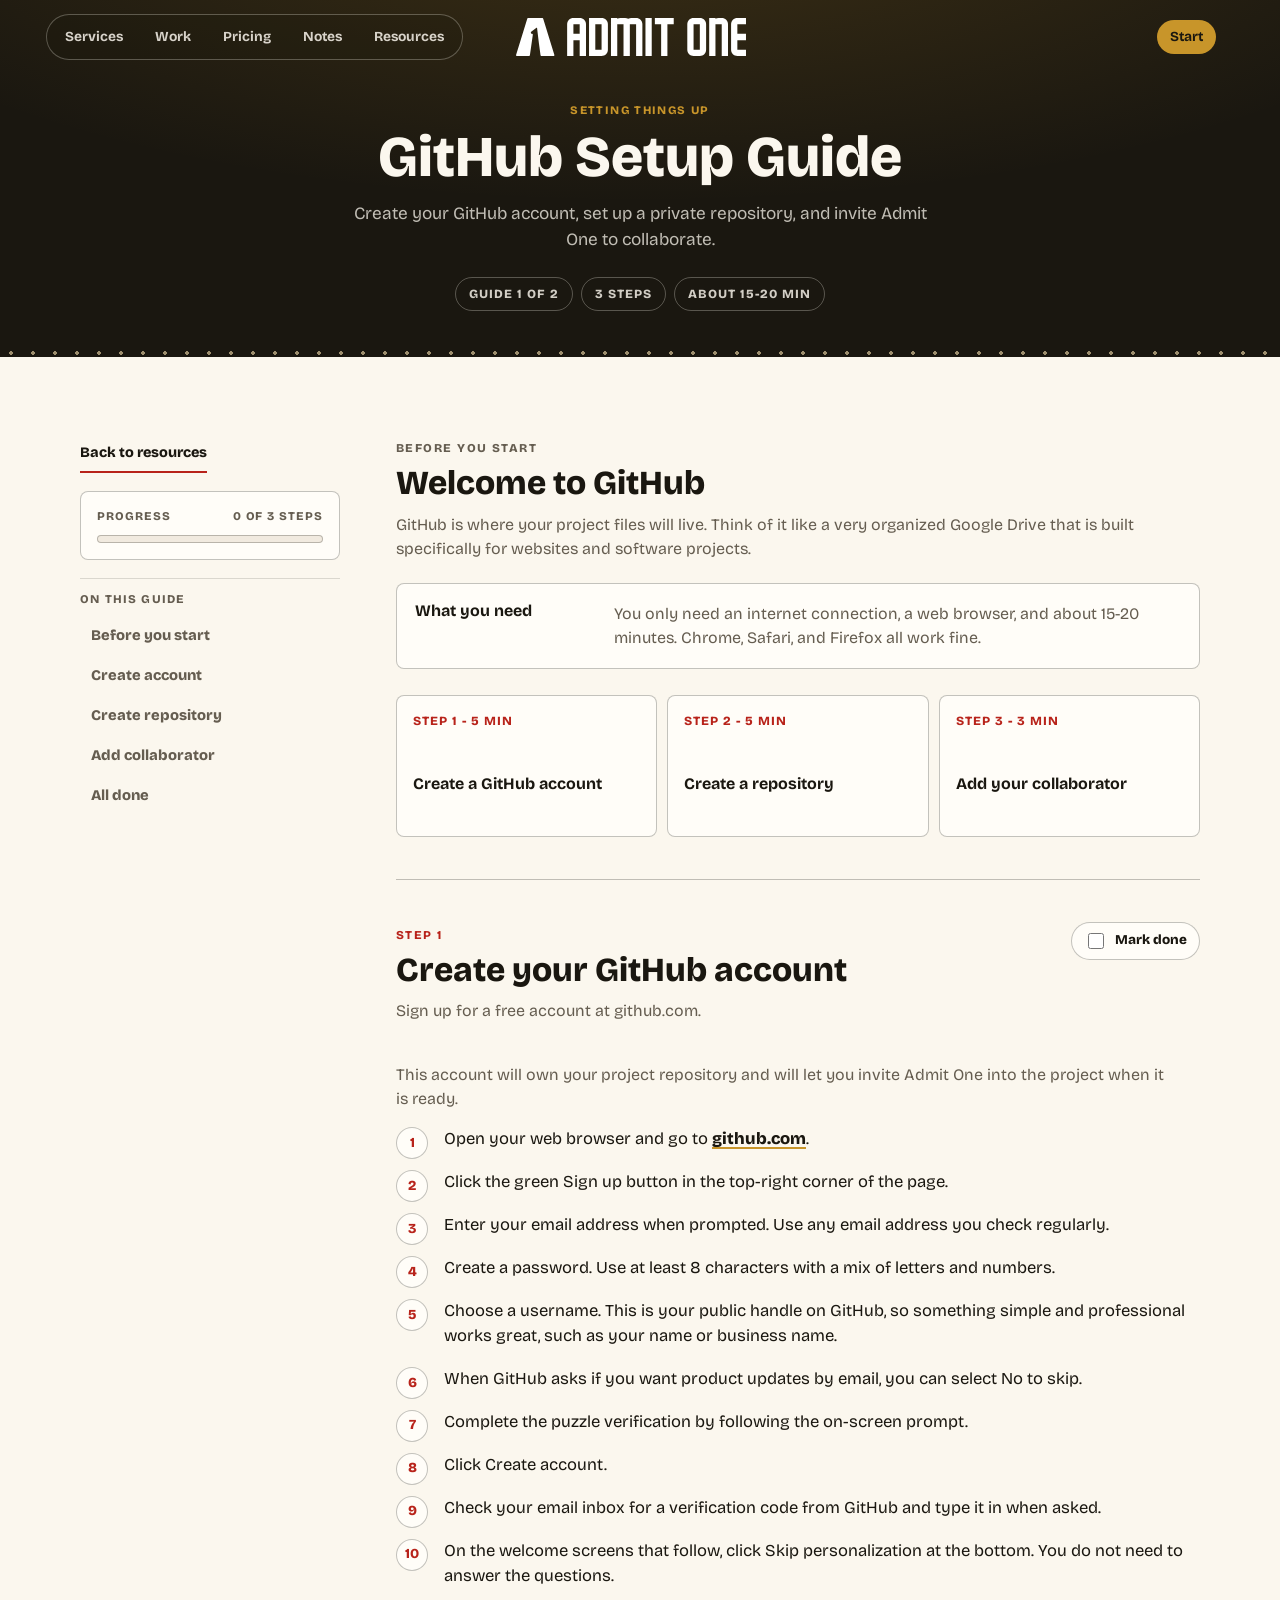
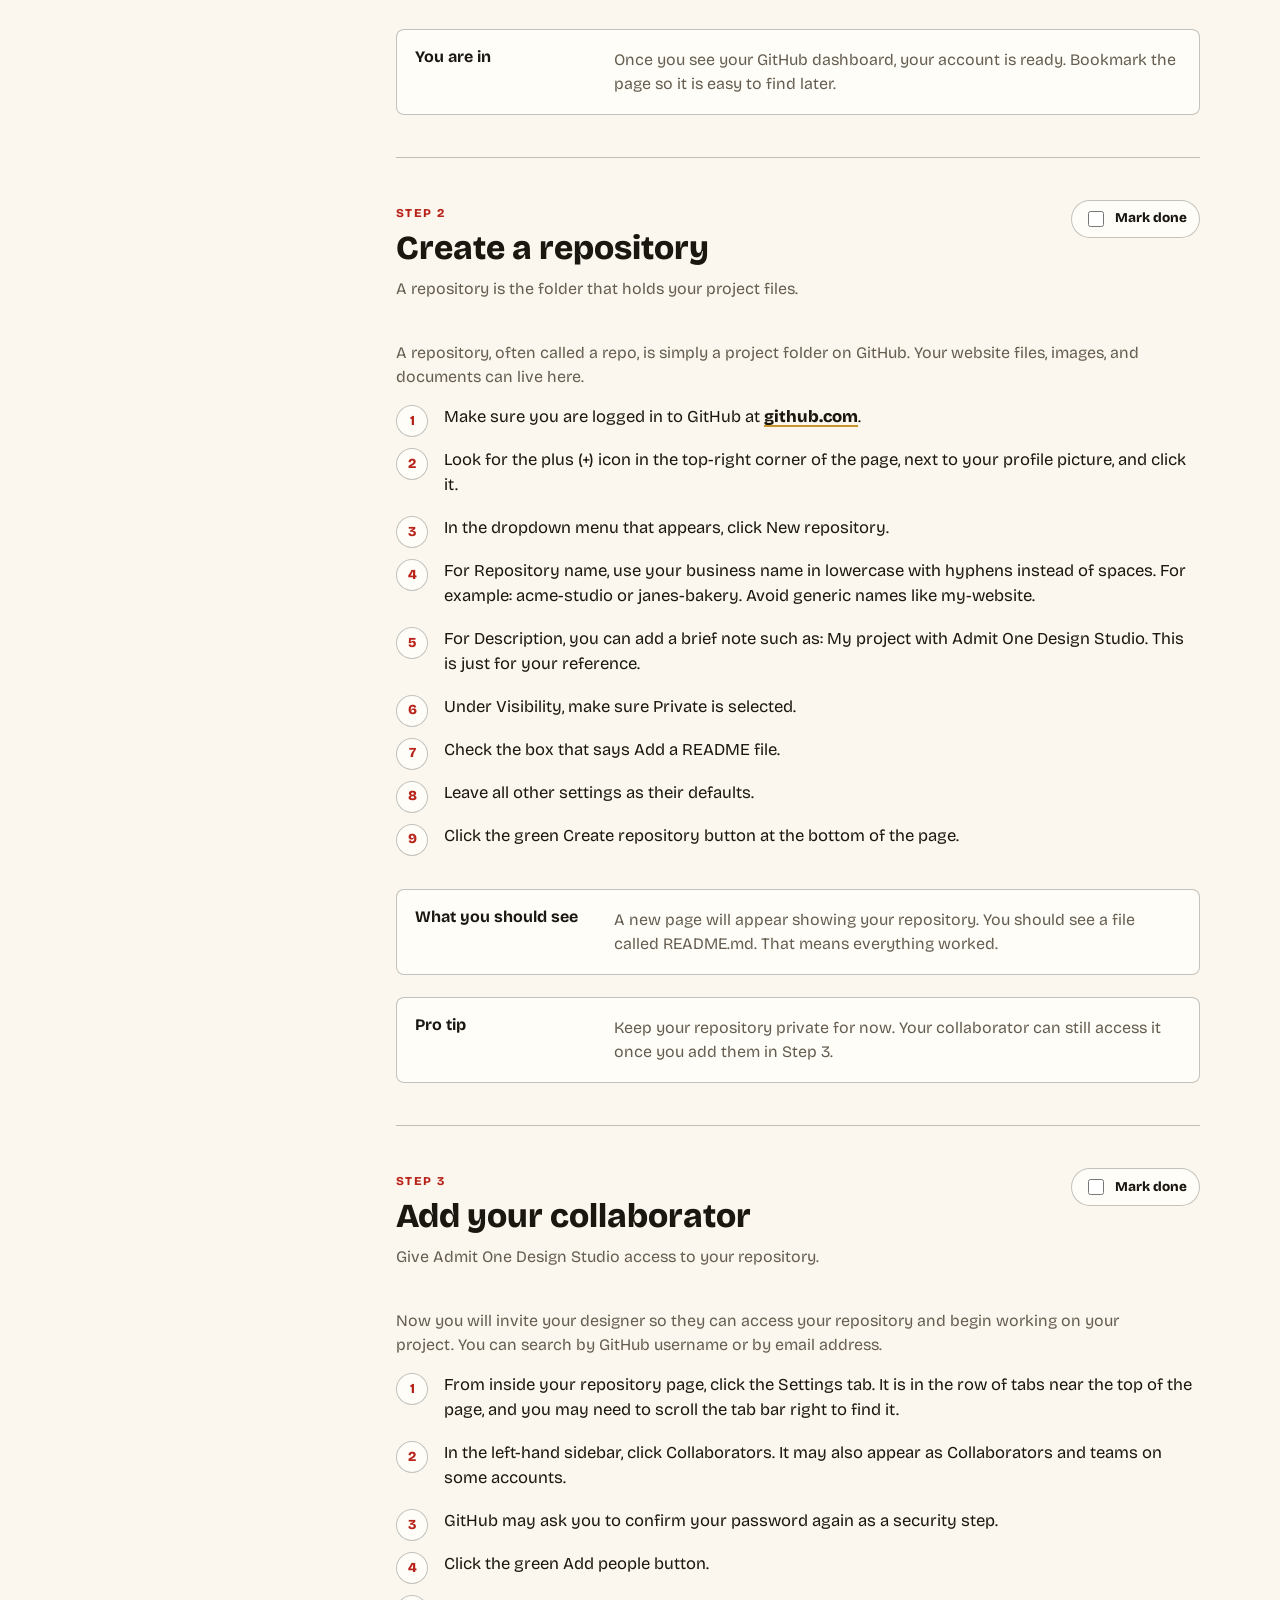
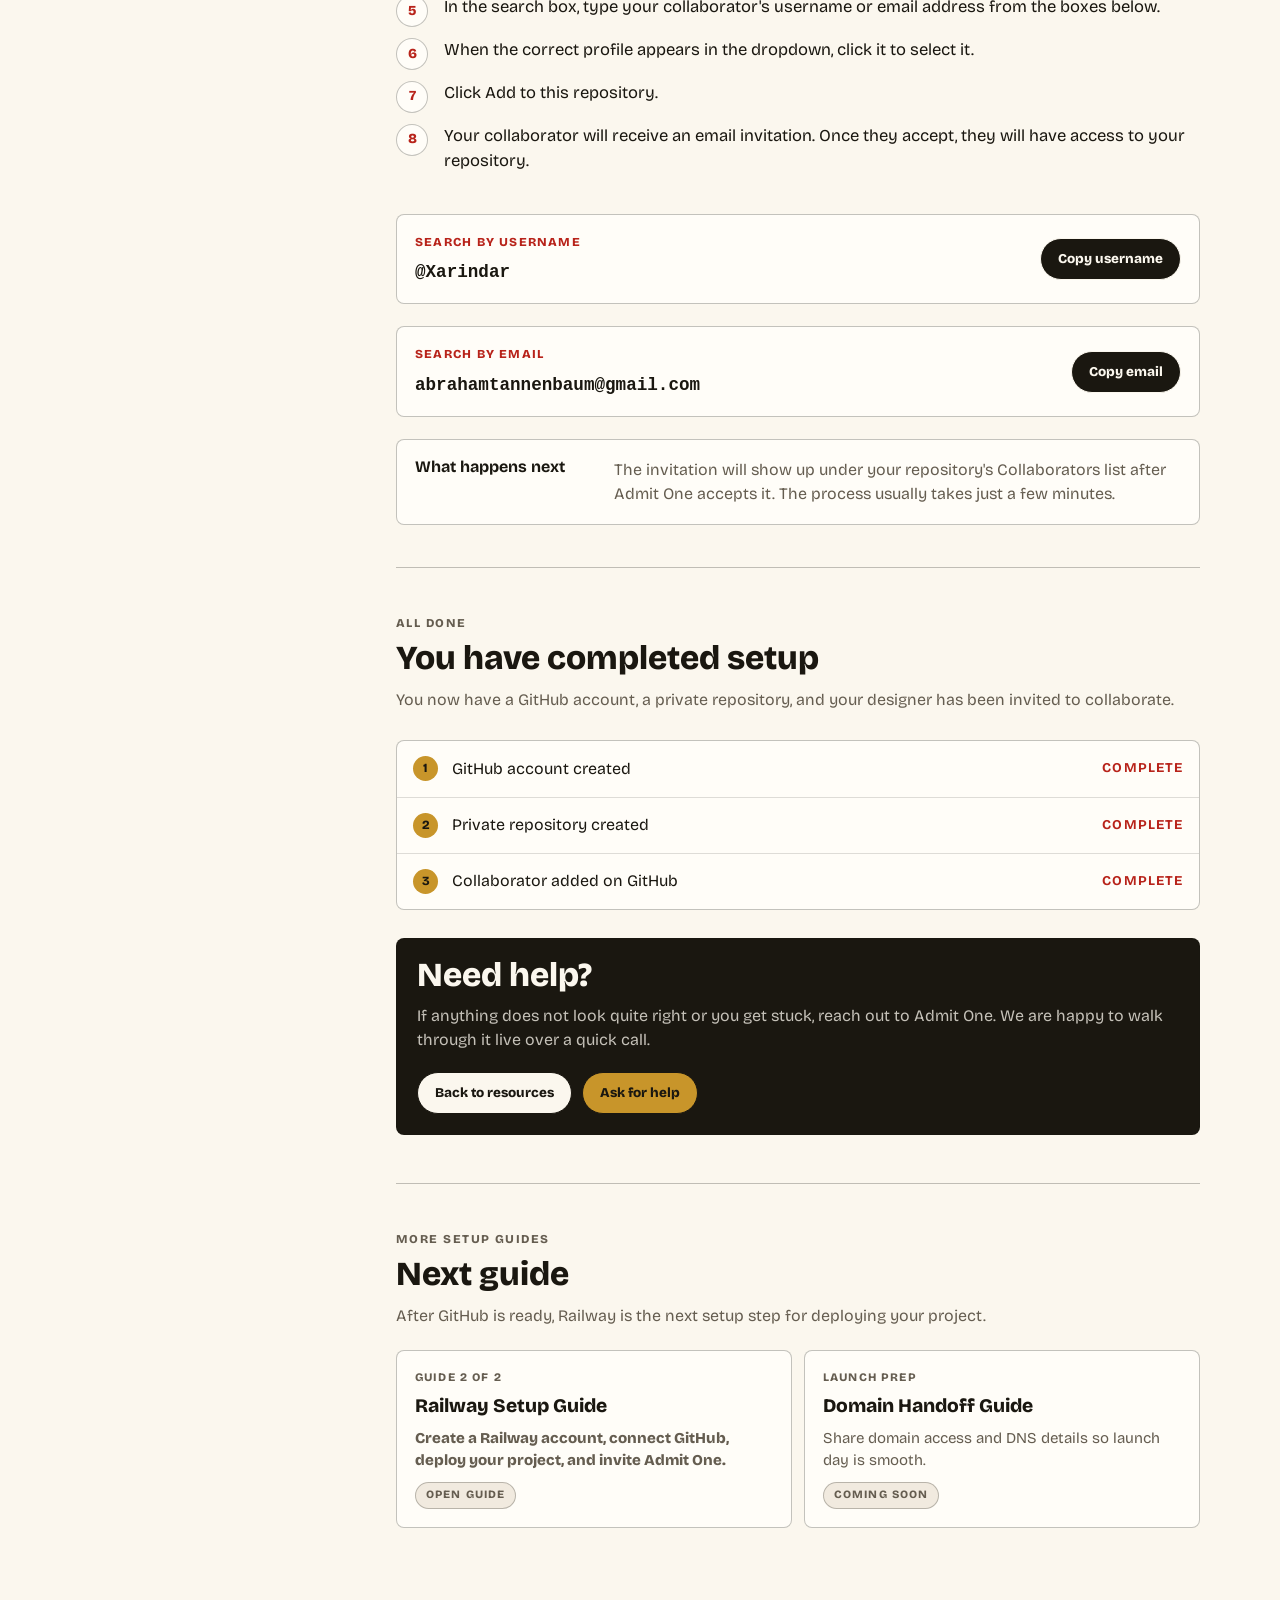
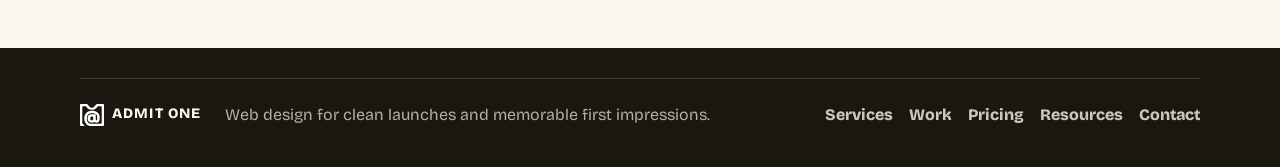
==== github-setup-guide.html @ 33d88b6a "added more guides" ====
<!doctype html>
<html lang="en">
  <head>
    <meta charset="utf-8" />
    <meta name="viewport" content="width=device-width, initial-scale=1" />
    <title>GitHub Setup Guide | Admit One</title>
    <meta
      name="description"
      content="A client-friendly setup guide for creating a GitHub account, starting a private repository, and inviting Admit One as a collaborator."
    />
    <link rel="icon" href="assets/logos/favicon.svg" type="image/svg+xml" />
    <link rel="preconnect" href="https://fonts.googleapis.com" />
    <link rel="preconnect" href="https://fonts.gstatic.com" crossorigin />
    <link
      href="https://fonts.googleapis.com/css2?family=Bricolage+Grotesque:opsz,wght@12..96,400..800&family=Fraunces:opsz,wght@9..144,500..800&display=swap"
      rel="stylesheet"
    />
    <link rel="stylesheet" href="css/tokens.css?v=marquee-bulbs" />
    <link rel="stylesheet" href="css/base.css" />
    <link rel="stylesheet" href="css/header.css" />
    <link rel="stylesheet" href="css/subpage.css" />
    <link rel="stylesheet" href="css/guide.css?v=marquee-lights" />
    <link rel="stylesheet" href="css/footer.css" />
  </head>
  <body>
    <a class="skip-link" href="#main">Skip to guide</a>

    <div class="subpage-hero guide-subpage-hero">
      <header class="site-header">
        <nav class="nav" aria-label="Primary navigation">
          <div class="nav-spacer" aria-hidden="true"></div>

          <a class="brand" href="index.html" aria-label="Admit One home">
            <span class="brand-full">
              <img src="assets/logos/logo-wordmark.svg" alt="" aria-hidden="true" />
            </span>
            <span class="brand-compact">
              <img src="assets/logos/logo-icon.svg" alt="" aria-hidden="true" />
            </span>
          </a>

          <button class="menu-toggle" type="button" aria-expanded="false" aria-controls="nav-links" aria-label="Menu">
            <span class="menu-mark" aria-hidden="true">
              <span class="menu-line"></span>
              <span class="menu-line"></span>
              <span class="menu-line"></span>
              <span class="menu-close-word">Close</span>
            </span>
          </button>

          <div class="nav-links" id="nav-links">
            <div class="nav-primary-links">
              <a href="index.html#services">Services</a>
              <a href="index.html#work">Work</a>
              <a href="index.html#pricing">Pricing</a>
              <a href="index.html#notes">Notes</a>
              <a href="resources.html">Resources</a>
            </div>
            <a class="nav-cta" href="index.html#contact">Start</a>
          </div>
        </nav>
      </header>

      <div class="section page-intro guide-intro">
        <p class="eyebrow">Setting things up</p>
        <h1>GitHub Setup Guide</h1>
        <p class="lead">
          Create your GitHub account, set up a private repository, and invite Admit One to collaborate.
        </p>
        <div class="guide-meta" aria-label="Guide details">
          <span>Guide 1 of 2</span>
          <span>3 steps</span>
          <span>About 15-20 min</span>
        </div>
      </div>
    </div>

    <main id="main">
      <section class="section guide-shell" data-guide-progress>
        <aside class="guide-sidebar" aria-label="Guide navigation">
          <a class="guide-back" href="resources.html">Back to resources</a>

          <div class="guide-progress">
            <div class="guide-progress-label">
              <span>Progress</span>
              <span data-progress-count>0 of 3 steps</span>
            </div>
            <div
              class="guide-progress-track"
              role="progressbar"
              aria-label="Guide progress"
              aria-valuemin="0"
              aria-valuemax="100"
              aria-valuenow="0"
              data-progress-bar
            >
              <span></span>
            </div>
          </div>

          <nav class="guide-toc" aria-label="On this guide">
            <p>On this guide</p>
            <a href="#before-you-start">Before you start</a>
            <a href="#create-account">Create account</a>
            <a href="#create-repository">Create repository</a>
            <a href="#add-collaborator">Add collaborator</a>
            <a href="#all-done">All done</a>
          </nav>
        </aside>

        <article class="guide-content">
          <section class="guide-section" id="before-you-start">
            <p class="guide-step-kicker">Before you start</p>
            <h2>Welcome to GitHub</h2>
            <p>
              GitHub is where your project files will live. Think of it like a very organized Google
              Drive that is built specifically for websites and software projects.
            </p>

            <div class="guide-callout">
              <strong>What you need</strong>
              <p>
                You only need an internet connection, a web browser, and about 15-20 minutes. Chrome,
                Safari, and Firefox all work fine.
              </p>
            </div>

            <ol class="guide-plan guide-plan-three" aria-label="Guide steps and estimated time">
              <li>
                <span>Step 1 - 5 min</span>
                <strong>Create a GitHub account</strong>
              </li>
              <li>
                <span>Step 2 - 5 min</span>
                <strong>Create a repository</strong>
              </li>
              <li>
                <span>Step 3 - 3 min</span>
                <strong>Add your collaborator</strong>
              </li>
            </ol>
          </section>

          <section class="guide-section" id="create-account">
            <div class="guide-step-header">
              <div>
                <span class="guide-step-kicker">Step 1</span>
                <h2>Create your GitHub account</h2>
                <p>Sign up for a free account at github.com.</p>
              </div>
              <label class="guide-step-check">
                <input type="checkbox" data-progress-step />
                <span>Mark done</span>
              </label>
            </div>

            <p>
              This account will own your project repository and will let you invite Admit One into the
              project when it is ready.
            </p>

            <ol class="guide-instructions">
              <li>Open your web browser and go to <a href="https://github.com">github.com</a>.</li>
              <li>Click the green Sign up button in the top-right corner of the page.</li>
              <li>Enter your email address when prompted. Use any email address you check regularly.</li>
              <li>Create a password. Use at least 8 characters with a mix of letters and numbers.</li>
              <li>
                Choose a username. This is your public handle on GitHub, so something simple and
                professional works great, such as your name or business name.
              </li>
              <li>When GitHub asks if you want product updates by email, you can select No to skip.</li>
              <li>Complete the puzzle verification by following the on-screen prompt.</li>
              <li>Click Create account.</li>
              <li>Check your email inbox for a verification code from GitHub and type it in when asked.</li>
              <li>
                On the welcome screens that follow, click Skip personalization at the bottom. You do not
                need to answer the questions.
              </li>
            </ol>

            <div class="guide-callout">
              <strong>You are in</strong>
              <p>
                Once you see your GitHub dashboard, your account is ready. Bookmark the page so it is
                easy to find later.
              </p>
            </div>
          </section>

          <section class="guide-section" id="create-repository">
            <div class="guide-step-header">
              <div>
                <span class="guide-step-kicker">Step 2</span>
                <h2>Create a repository</h2>
                <p>A repository is the folder that holds your project files.</p>
              </div>
              <label class="guide-step-check">
                <input type="checkbox" data-progress-step />
                <span>Mark done</span>
              </label>
            </div>

            <p>
              A repository, often called a repo, is simply a project folder on GitHub. Your website
              files, images, and documents can live here.
            </p>

            <ol class="guide-instructions">
              <li>Make sure you are logged in to GitHub at <a href="https://github.com">github.com</a>.</li>
              <li>
                Look for the plus (+) icon in the top-right corner of the page, next to your profile
                picture, and click it.
              </li>
              <li>In the dropdown menu that appears, click New repository.</li>
              <li>
                For Repository name, use your business name in lowercase with hyphens instead of spaces.
                For example: acme-studio or janes-bakery. Avoid generic names like my-website.
              </li>
              <li>
                For Description, you can add a brief note such as: My project with Admit One Design
                Studio. This is just for your reference.
              </li>
              <li>Under Visibility, make sure Private is selected.</li>
              <li>Check the box that says Add a README file.</li>
              <li>Leave all other settings as their defaults.</li>
              <li>Click the green Create repository button at the bottom of the page.</li>
            </ol>

            <div class="guide-callout">
              <strong>What you should see</strong>
              <p>
                A new page will appear showing your repository. You should see a file called README.md.
                That means everything worked.
              </p>
            </div>

            <div class="guide-callout">
              <strong>Pro tip</strong>
              <p>
                Keep your repository private for now. Your collaborator can still access it once you add
                them in Step 3.
              </p>
            </div>
          </section>

          <section class="guide-section" id="add-collaborator">
            <div class="guide-step-header">
              <div>
                <span class="guide-step-kicker">Step 3</span>
                <h2>Add your collaborator</h2>
                <p>Give Admit One Design Studio access to your repository.</p>
              </div>
              <label class="guide-step-check">
                <input type="checkbox" data-progress-step />
                <span>Mark done</span>
              </label>
            </div>

            <p>
              Now you will invite your designer so they can access your repository and begin working on
              your project. You can search by GitHub username or by email address.
            </p>

            <ol class="guide-instructions">
              <li>
                From inside your repository page, click the Settings tab. It is in the row of tabs near
                the top of the page, and you may need to scroll the tab bar right to find it.
              </li>
              <li>
                In the left-hand sidebar, click Collaborators. It may also appear as Collaborators and
                teams on some accounts.
              </li>
              <li>GitHub may ask you to confirm your password again as a security step.</li>
              <li>Click the green Add people button.</li>
              <li>In the search box, type your collaborator's username or email address from the boxes below.</li>
              <li>When the correct profile appears in the dropdown, click it to select it.</li>
              <li>Click Add to this repository.</li>
              <li>
                Your collaborator will receive an email invitation. Once they accept, they will have
                access to your repository.
              </li>
            </ol>

            <div class="copy-box">
              <div>
                <span>Search by username</span>
                <strong>@Xarindar</strong>
              </div>
              <button
                class="button button-dark"
                type="button"
                data-copy-value="@Xarindar"
                data-copy-message="Username copied"
              >
                Copy username
              </button>
            </div>

            <div class="copy-box">
              <div>
                <span>Search by email</span>
                <strong>abrahamtannenbaum@gmail.com</strong>
              </div>
              <button
                class="button button-dark"
                type="button"
                data-copy-value="abrahamtannenbaum@gmail.com"
                data-copy-message="Email copied"
              >
                Copy email
              </button>
            </div>

            <div class="guide-callout">
              <strong>What happens next</strong>
              <p>
                The invitation will show up under your repository's Collaborators list after Admit One
                accepts it. The process usually takes just a few minutes.
              </p>
            </div>
          </section>

          <section class="guide-section" id="all-done">
            <p class="guide-step-kicker">All done</p>
            <h2>You have completed setup</h2>
            <p>
              You now have a GitHub account, a private repository, and your designer has been invited to
              collaborate.
            </p>

            <ul class="guide-complete-list">
              <li><span>1</span>GitHub account created<strong>Complete</strong></li>
              <li><span>2</span>Private repository created<strong>Complete</strong></li>
              <li><span>3</span>Collaborator added on GitHub<strong>Complete</strong></li>
            </ul>

            <div class="guide-help">
              <h2>Need help?</h2>
              <p>
                If anything does not look quite right or you get stuck, reach out to Admit One. We are
                happy to walk through it live over a quick call.
              </p>
              <div class="guide-actions">
                <a class="button button-light" href="resources.html">Back to resources</a>
                <a class="button button-gold" href="index.html#contact">Ask for help</a>
              </div>
            </div>
          </section>

          <section class="guide-section guide-related" aria-labelledby="related-guides">
            <p class="guide-step-kicker">More setup guides</p>
            <h2 id="related-guides">Next guide</h2>
            <p>
              After GitHub is ready, Railway is the next setup step for deploying your project.
            </p>

            <div class="guide-related-grid">
              <a class="guide-related-card" href="railway-setup-guide.html">
                <p class="tag">Guide 2 of 2</p>
                <h3>Railway Setup Guide</h3>
                <p>Create a Railway account, connect GitHub, deploy your project, and invite Admit One.</p>
                <span class="soon-pill">Open guide</span>
              </a>

              <article class="guide-related-card">
                <p class="tag">Launch prep</p>
                <h3>Domain Handoff Guide</h3>
                <p>Share domain access and DNS details so launch day is smooth.</p>
                <span class="soon-pill">Coming soon</span>
              </article>
            </div>
          </section>
        </article>
      </section>
    </main>

    <footer class="footer">
      <div class="footer-inner">
        <a class="brand" href="index.html" aria-label="Admit One home">
          <span class="brand-mark">
            <img src="assets/logos/logo-footer.svg" alt="" aria-hidden="true" />
          </span>
          <span class="brand-name">Admit One</span>
        </a>
        <p>Web design for clean launches and memorable first impressions.</p>
        <nav aria-label="Footer navigation">
          <a href="index.html#services">Services</a>
          <a href="index.html#work">Work</a>
          <a href="index.html#pricing">Pricing</a>
          <a href="resources.html">Resources</a>
          <a href="index.html#contact">Contact</a>
        </nav>
      </div>
    </footer>

    <div class="guide-toast" role="status" aria-live="polite" data-guide-toast></div>

    <script src="js/main.js?v=menu-morph"></script>
    <script src="js/guide.js?v=marquee-lights"></script>
  </body>
</html>
---- css/tokens.css ----
/* Design tokens — colors, type, and shared primitives. */
:root {
  --black: #1a1710;
  --red: #b8231a;
  --gold: #c8952a;
  --warm: #fbf7ee;
  --paper: #fffdf8;
  --paper-2: #f1eadf;
  --muted: #655d50;
  --line: rgba(26, 23, 16, 0.14);
  --line-strong: rgba(26, 23, 16, 0.26);
  --shadow: 0 18px 44px rgba(26, 23, 16, 0.14);
  --radius: 8px;
  --marquee-bulb-lit: #ffe7b4;
  --marquee-bulb-hot: #fff8dc;
  --marquee-bulb-lit-soft: rgba(255, 231, 180, 0.82);
  --marquee-bulb-clear: rgba(255, 231, 180, 0);
  --marquee-bulb-glow: rgba(255, 213, 138, 0.7);
  --marquee-bulb-glow-soft: rgba(255, 213, 138, 0.5);
  --marquee-bulb-off-highlight: rgba(251, 247, 238, 0.42);
  --marquee-bulb-off-core: rgba(251, 247, 238, 0.2);
  --marquee-bulb-off-ring: rgba(251, 247, 238, 0.08);
  --marquee-bulb-off: radial-gradient(
      circle at 38% 34%,
      var(--marquee-bulb-off-highlight) 0 2px,
      transparent 2.4px
    ),
    radial-gradient(
      circle,
      var(--marquee-bulb-off-core) 0 4px,
      var(--marquee-bulb-off-ring) 4.4px 6px,
      transparent 6.5px
    );
  --marquee-bulb-on: radial-gradient(
      circle at 38% 34%,
      var(--marquee-bulb-hot) 0 2.2px,
      transparent 2.7px
    ),
    radial-gradient(
      circle,
      var(--marquee-bulb-lit) 0 5px,
      var(--marquee-bulb-lit-soft) 5.4px 6.4px,
      transparent 7px
    );
  --marquee-bulb-off-shadow:
    inset 0 0 0 1px var(--marquee-bulb-off-core),
    0 0 0 1px rgba(26, 23, 16, 0.55);
  --marquee-bulb-on-shadow:
    inset 0 0 0 1px rgba(255, 255, 255, 0.3),
    0 0 5px var(--marquee-bulb-glow),
    0 0 14px rgba(200, 149, 42, 0.62);
  --sans: "Bricolage Grotesque", "Trebuchet MS", Arial, sans-serif;
  --serif: "Fraunces", Georgia, serif;
}
---- css/base.css ----
/* Reset, base elements, typography defaults, layout containers, buttons. */

* {
  box-sizing: border-box;
}

html {
  scroll-behavior: smooth;
  overflow-x: clip;
}

body {
  margin: 0;
  background: var(--warm);
  color: var(--black);
  font-family: var(--sans);
  font-size: 16px;
  line-height: 1.5;
  letter-spacing: 0;
  overflow-x: clip;
}

body.menu-open {
  overflow: hidden;
}

img {
  display: block;
  width: 100%;
  height: auto;
}

a {
  color: inherit;
  text-decoration: none;
}

button,
input,
textarea {
  font: inherit;
  letter-spacing: 0;
}

button {
  border: 0;
}

/* Accessibility */
.skip-link {
  position: fixed;
  left: 16px;
  top: 16px;
  z-index: 100;
  transform: translateY(-160%);
  background: var(--black);
  color: var(--warm);
  padding: 10px 14px;
  border-radius: 999px;
}

.skip-link:focus {
  transform: translateY(0);
}

.sr-only {
  position: absolute;
  width: 1px;
  height: 1px;
  overflow: hidden;
  clip: rect(0, 0, 0, 0);
  white-space: nowrap;
}

/* Layout containers */
.section,
.footer-inner {
  width: min(1120px, calc(100% - 32px));
  margin-inline: auto;
}

.section {
  padding: 78px 0;
}

/* Typography */
.eyebrow {
  margin: 0 0 12px;
  color: var(--gold);
  font-size: 0.72rem;
  font-weight: 800;
  line-height: 1.2;
  text-transform: uppercase;
  letter-spacing: 0.12em;
}

.eyebrow.centered {
  text-align: center;
}

h1,
h2,
h3,
p {
  margin-top: 0;
}

h1 {
  margin: 0 auto 16px;
  max-width: 760px;
  font-size: 4.75rem;
  font-weight: 800;
  line-height: 0.9;
}

h2 {
  max-width: 720px;
  margin: 0 auto 14px;
  font-size: 3rem;
  font-weight: 800;
  line-height: 0.98;
  text-align: center;
}

h3 {
  margin-bottom: 10px;
  font-size: 1.25rem;
  font-weight: 800;
  line-height: 1.08;
}

.small-link {
  min-height: 38px;
  display: inline-flex;
  align-items: center;
  border-bottom: 2px solid var(--red);
  color: var(--black);
  font-size: 0.9rem;
  font-weight: 800;
}

/* Buttons */
.hero-actions {
  display: flex;
  flex-wrap: wrap;
  justify-content: center;
  gap: 10px;
}

.button {
  min-height: 42px;
  display: inline-flex;
  align-items: center;
  justify-content: center;
  border-radius: 999px;
  padding: 0 17px;
  border: 1px solid currentColor;
  font-size: 0.84rem;
  font-weight: 800;
  cursor: pointer;
  transition: transform 150ms ease, background-color 150ms ease, color 150ms ease;
}

.button:hover,
.button:focus-visible {
  transform: translateY(-2px);
  outline: 0;
}

.button-light {
  background: var(--warm);
  color: var(--black);
}

.button-light:hover,
.button-light:focus-visible {
  background: var(--gold);
}

.button-dark {
  background: var(--black);
  color: var(--warm);
}

.button-dark:hover,
.button-dark:focus-visible {
  background: var(--gold);
  color: var(--black);
}

.button-gold {
  background: var(--gold);
  color: var(--black);
}

@media (max-width: 980px) {
  h1 {
    font-size: 3.8rem;
  }

  h2 {
    font-size: 2.5rem;
  }
}

@media (max-width: 760px) {
  .section,
  .footer-inner {
    width: min(100% - 24px, 1120px);
  }

  h1 {
    font-size: 3.1rem;
  }

  h2 {
    font-size: 2.15rem;
  }

  .hero-actions {
    width: 100%;
  }

  .hero-actions .button {
    min-width: 126px;
  }

  .section {
    padding: 56px 0;
  }
}

@media (max-width: 520px) {
  .section,
  .footer-inner {
    width: min(100% - 16px, 1120px);
  }

  .hero-actions {
    gap: 8px;
  }

  .hero-actions .button {
    min-width: 116px;
    min-height: 38px;
    padding-inline: 13px;
    font-size: 0.78rem;
  }
}

@media (max-width: 430px) {
  h1 {
    font-size: 2.65rem;
  }

  h2 {
    font-size: 1.9rem;
  }
}
---- css/header.css ----
/* Site header: sticky nav, animated brand lockup, mobile menu. */

.site-header {
  position: relative;
  z-index: 10;
  transition:
    transform 180ms ease,
    background-color 180ms ease,
    box-shadow 180ms ease,
    border-color 180ms ease;
}

.site-header.is-scrolled {
  position: fixed;
  top: 0;
  left: 0;
  right: 0;
  z-index: 40;
}

.site-header.is-scrolled .nav {
  --ticket-corner: 10px;
  min-height: 62px;
  margin-top: 8px;
  margin-bottom: 8px;
  padding: 0 18px;
  border: 0;
  background: transparent;
  filter: drop-shadow(0 16px 32px rgba(7, 8, 9, 0.24));
  isolation: isolate;
}

.nav {
  min-height: 74px;
  display: grid;
  grid-template-columns: minmax(0, 1fr) auto minmax(0, 1fr);
  align-items: center;
  gap: 18px;
  width: calc(100% - 92px);
  margin-inline: auto;
  position: relative;
  transition:
    min-height 180ms ease,
    margin 180ms ease,
    padding 180ms ease,
    background-color 180ms ease,
    box-shadow 180ms ease,
    border-color 180ms ease;
}

.site-header.is-scrolled .nav::before,
.site-header.is-scrolled .nav::after {
  content: "";
  position: absolute;
  z-index: -1;
  pointer-events: none;
  -webkit-mask:
    radial-gradient(circle at 0 0, transparent 0 var(--ticket-corner), #000 calc(var(--ticket-corner) + 1px)) 0 0 / 51% 51% no-repeat,
    radial-gradient(circle at 100% 0, transparent 0 var(--ticket-corner), #000 calc(var(--ticket-corner) + 1px)) 100% 0 / 51% 51% no-repeat,
    radial-gradient(circle at 0 100%, transparent 0 var(--ticket-corner), #000 calc(var(--ticket-corner) + 1px)) 0 100% / 51% 51% no-repeat,
    radial-gradient(circle at 100% 100%, transparent 0 var(--ticket-corner), #000 calc(var(--ticket-corner) + 1px)) 100% 100% / 51% 51% no-repeat;
  mask:
    radial-gradient(circle at 0 0, transparent 0 var(--ticket-corner), #000 calc(var(--ticket-corner) + 1px)) 0 0 / 51% 51% no-repeat,
    radial-gradient(circle at 100% 0, transparent 0 var(--ticket-corner), #000 calc(var(--ticket-corner) + 1px)) 100% 0 / 51% 51% no-repeat,
    radial-gradient(circle at 0 100%, transparent 0 var(--ticket-corner), #000 calc(var(--ticket-corner) + 1px)) 0 100% / 51% 51% no-repeat,
    radial-gradient(circle at 100% 100%, transparent 0 var(--ticket-corner), #000 calc(var(--ticket-corner) + 1px)) 100% 100% / 51% 51% no-repeat;
}

.site-header.is-scrolled .nav::before {
  inset: 0;
  background:
    linear-gradient(135deg, rgba(251, 247, 238, 0.38), rgba(200, 149, 42, 0.28) 42%, rgba(251, 247, 238, 0.18));
}

.site-header.is-scrolled .nav::after {
  inset: 2px;
  background:
    linear-gradient(135deg, rgba(255, 255, 255, 0.19), rgba(255, 255, 255, 0) 40%),
    linear-gradient(180deg, rgba(184, 35, 26, 0.82), rgba(121, 22, 16, 0.78));
  box-shadow:
    inset 0 1px 0 rgba(251, 247, 238, 0.24),
    inset 0 -1px 0 rgba(26, 23, 16, 0.2);
  backdrop-filter: blur(16px) saturate(128%);
  -webkit-backdrop-filter: blur(16px) saturate(128%);
}

.site-header .brand {
  --brand-full-width: min(230px, 42vw);
  --brand-full-height: 38px;
  --brand-compact-width: 48px;
  --brand-compact-height: 34px;
  display: inline-grid;
  align-items: center;
  justify-items: center;
  grid-column: 2;
  justify-self: center;
  position: relative;
  width: var(--brand-full-width);
  height: var(--brand-full-height);
  transition:
    width 180ms ease,
    height 180ms ease;
}

.site-header .nav-spacer {
  min-width: 0;
}

.site-header .brand-full,
.site-header .brand-compact {
  position: absolute;
  inset: 0;
  display: grid;
  place-items: center;
  transition:
    opacity 180ms ease,
    transform 180ms ease;
}

.site-header .brand-full img,
.site-header .brand-compact img {
  display: block;
  object-fit: contain;
  object-position: center;
  filter: brightness(0) invert(1);
}

.site-header .brand-full img {
  width: 100%;
  height: 100%;
}

.site-header .brand-compact img {
  width: auto;
  max-width: 100%;
  height: var(--brand-compact-height);
  max-height: 100%;
}

.site-header .brand-compact {
  opacity: 0;
  transform: scale(0.86);
  pointer-events: none;
}

.site-header.is-scrolled .brand {
  width: var(--brand-compact-width);
  height: var(--brand-compact-height);
}

.site-header.is-scrolled .brand-full {
  opacity: 0;
  transform: scale(0.92);
  pointer-events: none;
}

.site-header.is-scrolled .brand-compact {
  opacity: 1;
  transform: scale(1);
}

.nav-links {
  grid-column: 3;
  display: flex;
  align-items: center;
  justify-content: center;
  justify-self: end;
  gap: 6px;
  padding: 5px;
  border: 1px solid rgba(251, 247, 238, 0.28);
  border-radius: 999px;
  background: rgba(26, 23, 16, 0.18);
}

.nav-links a,
.nav-primary-links a {
  min-height: 34px;
  display: inline-flex;
  align-items: center;
  justify-content: center;
  border-radius: 999px;
  padding: 0 13px;
  color: rgba(251, 247, 238, 0.84);
  font-size: 0.86rem;
  font-weight: 700;
}

.nav-links a:hover,
.nav-links a:focus-visible,
.nav-primary-links a:hover,
.nav-primary-links a:focus-visible {
  color: var(--black);
  background: var(--warm);
  outline: 0;
}

.nav-links .nav-cta {
  color: var(--black);
  background: var(--gold);
}

@media (min-width: 761px) {
  .nav-links {
    grid-column: 1 / -1;
    justify-self: stretch;
    display: grid;
    grid-template-columns: minmax(0, 1fr) auto minmax(0, 1fr);
    gap: 18px;
    padding: 0;
    border: 0;
    border-radius: 0;
    background: transparent;
    pointer-events: none;
  }

  .nav-primary-links,
  .nav-links .nav-cta {
    pointer-events: auto;
  }

  .nav-primary-links {
    grid-column: 1;
    justify-self: start;
    display: flex;
    align-items: center;
    gap: 6px;
    padding: 5px;
    border: 1px solid rgba(251, 247, 238, 0.28);
    border-radius: 999px;
    background: rgba(26, 23, 16, 0.18);
  }

  .nav-links .nav-cta {
    grid-column: 3;
    justify-self: end;
  }
}

@media (min-width: 960px) {
  .site-header .brand,
  .site-header .nav-spacer,
  .nav-links {
    grid-row: 1;
  }

  /* Brand and links now share a row, so reserve the brand's width in the
     overlay grid: that pins the left link group to the same column the spacer
     occupies and keeps it from sliding under the centered brand. The pill wraps
     within its own column rather than overlapping if the links ever run long. */
  .nav-links {
    grid-template-columns: minmax(0, 1fr) min(230px, 42vw) minmax(0, 1fr);
  }

  .nav-primary-links {
    flex-wrap: wrap;
    min-width: 0;
  }
}

.menu-toggle {
  display: none;
  width: 42px;
  height: 42px;
  place-items: center;
  gap: 4px;
  background: var(--warm);
  border-radius: 50%;
  cursor: pointer;
}

.menu-mark {
  position: relative;
  display: grid;
  place-items: center;
  width: 100%;
  height: 100%;
}

.menu-line {
  position: absolute;
  width: 18px;
  height: 2px;
  background: var(--black);
  border-radius: 999px;
}

.menu-line:nth-child(1) {
  transform: translateY(-6px);
}

.menu-line:nth-child(3) {
  transform: translateY(6px);
}

.menu-close-word {
  position: absolute;
  color: rgba(251, 247, 238, 0.92);
  font-size: 0.68rem;
  font-weight: 800;
  letter-spacing: 0.04em;
  line-height: 1;
  opacity: 0;
  transform: translateY(4px) scale(0.88);
  transition:
    opacity 180ms ease,
    transform 180ms ease;
}

@media (max-width: 760px) {
  .nav {
    grid-template-columns: auto minmax(0, 1fr) auto;
    gap: 12px;
    width: calc(100% - 32px);
  }

  .menu-toggle {
    display: inline-grid;
    grid-column: 1;
    grid-row: 1;
    justify-self: start;
    width: 38px;
    height: 38px;
    gap: 5px;
    border: 0;
    border-radius: 0;
    background: transparent;
    box-shadow: none;
  }

  .menu-toggle:hover,
  .menu-toggle:focus-visible {
    background: transparent;
    outline: 0;
  }

  .menu-mark {
    width: 34px;
    height: 26px;
  }

  .menu-line {
    width: 22px;
    height: 1.5px;
    background: rgba(251, 247, 238, 0.9);
    transition:
      transform 180ms ease,
      opacity 180ms ease,
      width 180ms ease;
  }

  .menu-line:nth-child(1) {
    transform: translateY(-4.5px);
  }

  .menu-line:nth-child(3) {
    transform: translateY(4.5px);
  }

  .menu-toggle[aria-expanded="true"] .menu-line:nth-child(1) {
    width: 8px;
    opacity: 0;
    transform: translate(-12px, 0) scaleX(0.15);
  }

  .menu-toggle[aria-expanded="true"] .menu-line:nth-child(2) {
    opacity: 0;
    transform: scaleX(0.15);
  }

  .menu-toggle[aria-expanded="true"] .menu-line:nth-child(3) {
    width: 8px;
    opacity: 0;
    transform: translate(12px, 0) scaleX(0.15);
  }

  .menu-toggle[aria-expanded="true"] .menu-close-word {
    opacity: 1;
    transform: translateY(0) scale(1);
  }

  .site-header .nav-spacer {
    display: none;
  }

  .site-header .brand {
    --brand-full-width: min(218px, calc(100vw - 132px));
    --brand-full-height: 36px;
    grid-column: 2;
    grid-row: 1;
  }

  .nav-links {
    position: static;
    grid-column: 3;
    grid-row: 1;
    justify-self: end;
    display: block;
    padding: 0;
    border: 0;
    border-radius: 0;
    background: transparent;
    box-shadow: none;
  }

  .nav-primary-links {
    position: absolute;
    top: calc(100% + 9px);
    left: 0;
    z-index: 5;
    display: grid;
    width: min(238px, calc(100vw - 32px));
    gap: 3px;
    padding: 8px;
    border: 1px solid rgba(251, 247, 238, 0.18);
    border-radius: 16px;
    background: rgba(17, 15, 11, 0.72);
    box-shadow: 0 18px 34px rgba(7, 8, 9, 0.28);
    opacity: 0;
    transform: translateY(-4px);
    visibility: hidden;
    pointer-events: none;
    backdrop-filter: blur(14px) saturate(124%);
    -webkit-backdrop-filter: blur(14px) saturate(124%);
    transition:
      opacity 160ms ease,
      transform 160ms ease,
      visibility 160ms ease;
  }

  .nav-links.is-open .nav-primary-links {
    opacity: 1;
    transform: translateY(0);
    visibility: visible;
    pointer-events: auto;
  }

  .nav-primary-links a {
    min-height: 40px;
    justify-content: flex-start;
    padding-inline: 12px;
    color: rgba(251, 247, 238, 0.86);
    border-radius: 10px;
  }

  .nav-primary-links a:hover,
  .nav-primary-links a:focus-visible {
    color: var(--black);
    background: var(--warm);
  }

  .nav-links .nav-cta {
    min-height: 38px;
    padding-inline: 16px;
    border-radius: 999px;
    box-shadow: 0 8px 18px rgba(7, 8, 9, 0.18);
  }
}

@media (max-width: 430px) {
  .nav {
    gap: 8px;
    width: calc(100% - 20px);
  }

  .site-header.is-scrolled .nav {
    --ticket-corner: 8px;
  }

  .site-header .brand {
    --brand-full-width: min(190px, calc(100vw - 116px));
    --brand-full-height: 33px;
    --brand-compact-width: 45px;
    --brand-compact-height: 32px;
  }

  .nav-links .nav-cta {
    padding-inline: 14px;
  }
}
---- css/subpage.css ----
/* Shared chrome for standalone pages (Resources, tools): the dark header band
   that the light nav sits on, plus the page intro block. */

.subpage-hero {
  position: relative;
  background:
    radial-gradient(120% 150% at 50% -30%, rgba(200, 149, 42, 0.2), transparent 58%),
    var(--black);
  color: var(--warm);
  border-bottom: 2px solid var(--black);
}

/* A faint marquee-bulb hairline under the band, echoing the hero filmstrip. */
.subpage-hero::after {
  content: "";
  position: absolute;
  left: 0;
  right: 0;
  bottom: 0;
  height: 4px;
  background-image: radial-gradient(circle, var(--marquee-bulb-lit-soft) 0 1.6px, transparent 2px);
  background-size: 22px 4px;
  background-position: 0 50%;
  opacity: 0.7;
  pointer-events: none;
}

.page-intro {
  padding-top: 30px;
  padding-bottom: 56px;
  text-align: center;
}

.page-intro .eyebrow {
  text-align: center;
}

.page-intro h1 {
  font-size: 3.6rem;
  line-height: 0.96;
}

.page-intro .lead {
  max-width: 580px;
  margin: 16px auto 0;
  color: rgba(251, 247, 238, 0.74);
  font-size: 1.08rem;
}

.page-intro .page-actions {
  display: flex;
  flex-wrap: wrap;
  justify-content: center;
  gap: 10px;
  margin-top: 26px;
}

@media (max-width: 760px) {
  .page-intro {
    padding-bottom: 44px;
  }

  .page-intro h1 {
    font-size: 2.7rem;
  }

  .page-intro .lead {
    font-size: 1rem;
  }
}

@media (max-width: 430px) {
  .page-intro h1 {
    font-size: 2.25rem;
  }
}
---- css/guide.css ----
/* Client setup guides: long-form, web-native instructions using Admit One tokens. */

.guide-subpage-hero .page-intro {
  padding-bottom: 44px;
}

.guide-intro .eyebrow {
  text-align: center;
}

.guide-meta {
  display: flex;
  flex-wrap: wrap;
  justify-content: center;
  gap: 8px;
  margin-top: 24px;
}

.guide-meta span {
  min-height: 34px;
  display: inline-flex;
  align-items: center;
  border: 1px solid rgba(251, 247, 238, 0.28);
  border-radius: 999px;
  padding: 0 13px;
  color: rgba(251, 247, 238, 0.82);
  font-size: 0.78rem;
  font-weight: 800;
  text-transform: uppercase;
  letter-spacing: 0.08em;
}

.guide-shell {
  display: grid;
  grid-template-columns: minmax(190px, 260px) minmax(0, 1fr);
  align-items: start;
  gap: 56px;
}

.guide-sidebar {
  position: sticky;
  top: 96px;
  display: grid;
  gap: 18px;
}

.guide-back {
  width: fit-content;
  min-height: 38px;
  display: inline-flex;
  align-items: center;
  gap: 8px;
  border-bottom: 2px solid var(--red);
  color: var(--black);
  font-size: 0.9rem;
  font-weight: 800;
}

.guide-progress {
  display: grid;
  gap: 9px;
  padding: 16px;
  border: 1px solid var(--line-strong);
  border-radius: var(--radius);
  background: var(--paper);
}

.guide-progress-label {
  display: flex;
  justify-content: space-between;
  gap: 10px;
  color: var(--muted);
  font-size: 0.74rem;
  font-weight: 800;
  text-transform: uppercase;
  letter-spacing: 0.08em;
}

.guide-progress-track {
  height: 8px;
  overflow: hidden;
  border: 1px solid var(--line-strong);
  border-radius: 999px;
  background: var(--paper-2);
}

.guide-progress-track span {
  display: block;
  width: var(--guide-progress, 0%);
  height: 100%;
  background: var(--gold);
  transition: width 180ms ease;
}

.guide-progress-count {
  color: var(--muted);
  font-size: 0.86rem;
}

.guide-toc {
  display: grid;
  gap: 6px;
  padding-top: 12px;
  border-top: 1px solid var(--line);
}

.guide-toc p {
  margin: 0 0 4px;
  color: var(--muted);
  font-size: 0.74rem;
  font-weight: 800;
  text-transform: uppercase;
  letter-spacing: 0.1em;
}

.guide-toc a {
  min-height: 34px;
  display: flex;
  align-items: center;
  border-radius: 999px;
  padding: 0 11px;
  color: var(--muted);
  font-size: 0.92rem;
  font-weight: 800;
}

.guide-toc a:hover,
.guide-toc a:focus-visible {
  background: var(--paper);
  color: var(--black);
  outline: 0;
}

.guide-content {
  min-width: 0;
}

.guide-section {
  scroll-margin-top: 96px;
  padding: 42px 0;
  border-top: 1px solid var(--line-strong);
}

.guide-section:first-child {
  padding-top: 0;
  border-top: 0;
}

.guide-section h2 {
  margin: 0 0 12px;
  max-width: 760px;
  font-size: 2.1rem;
  line-height: 1;
  text-align: left;
}

.guide-section h3 {
  margin-top: 0;
  font-size: 1.2rem;
}

.guide-section p {
  max-width: 780px;
  color: var(--muted);
}

.guide-section a {
  color: var(--black);
  font-weight: 800;
  text-decoration: underline;
  text-decoration-color: var(--gold);
  text-decoration-thickness: 2px;
  text-underline-offset: 0.18em;
}

.guide-step-header {
  display: grid;
  grid-template-columns: minmax(0, 1fr) auto;
  gap: 18px;
  align-items: start;
  margin-bottom: 24px;
}

.guide-step-kicker {
  display: inline-flex;
  margin-bottom: 10px;
  color: var(--red);
  font-size: 0.75rem;
  font-weight: 800;
  text-transform: uppercase;
  letter-spacing: 0.12em;
}

.guide-step-check {
  display: inline-flex;
  align-items: center;
  gap: 8px;
  min-height: 38px;
  padding: 0 12px;
  border: 1px solid var(--line-strong);
  border-radius: 999px;
  background: var(--paper);
  color: var(--black);
  font-size: 0.84rem;
  font-weight: 800;
  cursor: pointer;
  white-space: nowrap;
}

.guide-step-check input {
  width: 16px;
  height: 16px;
  accent-color: var(--red);
}

.guide-step-check:focus-within {
  outline: 2px solid var(--gold);
  outline-offset: 2px;
}

.guide-plan {
  display: grid;
  grid-template-columns: repeat(4, minmax(0, 1fr));
  gap: 10px;
  margin: 26px 0 0;
  padding: 0;
  list-style: none;
}

.guide-plan-three {
  grid-template-columns: repeat(3, minmax(0, 1fr));
}

.guide-plan li {
  display: grid;
  gap: 18px;
  min-height: 142px;
  padding: 16px;
  border: 1px solid var(--line-strong);
  border-radius: var(--radius);
  background: var(--paper);
}

.guide-plan strong {
  color: var(--black);
  font-size: 1rem;
  line-height: 1.08;
}

.guide-plan span {
  color: var(--red);
  font-size: 0.78rem;
  font-weight: 800;
  text-transform: uppercase;
  letter-spacing: 0.08em;
}

.guide-instructions {
  max-width: 850px;
  margin: 0;
  padding: 0;
  list-style: none;
  counter-reset: guide-step;
}

.guide-instructions li {
  position: relative;
  min-height: 42px;
  margin: 0;
  padding: 0 0 18px 48px;
  color: var(--black);
  font-size: 1.04rem;
}

.guide-instructions li::before {
  counter-increment: guide-step;
  content: counter(guide-step);
  position: absolute;
  left: 0;
  top: 0;
  width: 30px;
  height: 30px;
  display: grid;
  place-items: center;
  border: 1px solid var(--line-strong);
  border-radius: 50%;
  background: var(--paper);
  color: var(--red);
  font-size: 0.86rem;
  font-weight: 800;
}

.guide-callout,
.copy-box,
.guide-help {
  max-width: 850px;
  margin-top: 22px;
  border: 1px solid var(--line-strong);
  border-radius: var(--radius);
  background: var(--paper);
}

.guide-callout {
  display: grid;
  grid-template-columns: minmax(120px, 0.32fr) minmax(0, 1fr);
  gap: 18px;
  padding: 18px;
}

.guide-callout strong {
  color: var(--black);
  line-height: 1.15;
}

.guide-callout p,
.guide-help p {
  margin: 0;
}

.copy-box {
  display: grid;
  grid-template-columns: minmax(0, 1fr) auto;
  gap: 16px;
  align-items: center;
  padding: 18px;
}

.copy-box span {
  display: block;
  margin-bottom: 8px;
  color: var(--red);
  font-size: 0.76rem;
  font-weight: 800;
  text-transform: uppercase;
  letter-spacing: 0.1em;
}

.copy-box strong {
  color: var(--black);
  font-family: ui-monospace, "SFMono-Regular", Consolas, "Liberation Mono", monospace;
  font-size: 1.1rem;
  overflow-wrap: anywhere;
}

.guide-complete-list {
  max-width: 850px;
  display: grid;
  gap: 0;
  margin: 28px 0;
  padding: 0;
  border: 1px solid var(--line-strong);
  border-radius: var(--radius);
  background: var(--paper);
  list-style: none;
  overflow: hidden;
}

.guide-complete-list li {
  display: grid;
  grid-template-columns: auto minmax(0, 1fr) auto;
  gap: 14px;
  align-items: center;
  min-height: 56px;
  padding: 12px 16px;
  border-top: 1px solid var(--line);
}

.guide-complete-list li:first-child {
  border-top: 0;
}

.guide-complete-list span {
  width: 25px;
  height: 25px;
  display: grid;
  place-items: center;
  border-radius: 50%;
  background: var(--gold);
  color: var(--black);
  font-size: 0.78rem;
  font-weight: 800;
}

.guide-complete-list strong {
  color: var(--red);
  font-size: 0.84rem;
  text-transform: uppercase;
  letter-spacing: 0.08em;
}

.guide-help {
  padding: 20px;
  background: var(--black);
  color: var(--warm);
}

.guide-help h2,
.guide-help p {
  color: inherit;
}

.guide-help p {
  color: rgba(251, 247, 238, 0.76);
}

.guide-actions {
  display: flex;
  flex-wrap: wrap;
  gap: 10px;
  margin-top: 20px;
}

.guide-actions a {
  text-decoration: none;
}

.guide-related {
  margin-top: 6px;
}

.guide-related-grid {
  display: grid;
  grid-template-columns: repeat(2, minmax(0, 1fr));
  gap: 12px;
  margin-top: 22px;
}

.guide-related-card {
  min-height: 150px;
  display: flex;
  flex-direction: column;
  gap: 10px;
  padding: 18px;
  border: 1px solid var(--line-strong);
  border-radius: var(--radius);
  background: var(--paper);
}

a.guide-related-card {
  color: var(--black);
  text-decoration: none;
  transition: transform 150ms ease, border-color 150ms ease, box-shadow 150ms ease;
}

a.guide-related-card:hover,
a.guide-related-card:focus-visible {
  transform: translateY(-2px);
  border-color: var(--black);
  box-shadow: var(--shadow);
  outline: 0;
}

.guide-related-card .tag {
  margin: 0;
  color: var(--muted);
  font-size: 0.72rem;
  font-weight: 800;
  text-transform: uppercase;
  letter-spacing: 0.1em;
}

.guide-related-card h3 {
  margin: 0;
}

.guide-related-card p {
  margin: 0;
  font-size: 0.94rem;
}

.guide-related-card .soon-pill {
  margin-top: auto;
  align-self: flex-start;
  padding: 4px 10px;
  border: 1px solid var(--line-strong);
  border-radius: 999px;
  background: var(--paper-2);
  color: var(--muted);
  font-size: 0.7rem;
  font-weight: 800;
  text-transform: uppercase;
  letter-spacing: 0.1em;
}

.guide-toast {
  position: fixed;
  left: 50%;
  bottom: 24px;
  z-index: 80;
  transform: translate(-50%, 16px);
  padding: 10px 16px;
  border-radius: 999px;
  background: var(--black);
  color: var(--warm);
  font-size: 0.84rem;
  font-weight: 800;
  opacity: 0;
  visibility: hidden;
  transition: opacity 160ms ease, transform 160ms ease, visibility 160ms ease;
}

.guide-toast.is-visible {
  opacity: 1;
  visibility: visible;
  transform: translate(-50%, 0);
}

.guide-mobile-progress {
  display: none;
}

@media (prefers-reduced-motion: reduce) {
  .guide-progress-track span,
  .guide-mobile-progress-light,
  .guide-toast {
    transition: none;
  }
}

@media (max-width: 980px) {
  .guide-shell {
    grid-template-columns: 1fr;
    gap: 34px;
  }

  .guide-sidebar {
    position: static;
  }

  .guide-toc {
    grid-template-columns: repeat(2, minmax(0, 1fr));
    gap: 6px 8px;
  }

  .guide-toc p {
    grid-column: 1 / -1;
  }

  .guide-plan {
    grid-template-columns: repeat(2, minmax(0, 1fr));
  }

  .guide-plan-three {
    grid-template-columns: repeat(3, minmax(0, 1fr));
  }
}

@media (max-width: 760px) {
  body.has-guide-mobile-progress {
    padding-bottom: 94px;
  }

  .guide-meta span {
    min-height: 30px;
    font-size: 0.7rem;
  }

  .guide-section {
    padding: 34px 0;
  }

  .guide-section h2 {
    font-size: 1.68rem;
  }

  .guide-step-header {
    grid-template-columns: 1fr;
  }

  .guide-step-check {
    width: fit-content;
  }

  .guide-toc {
    display: flex;
    gap: 8px;
    overflow-x: auto;
    padding: 10px 0 4px;
    border-top: 1px solid var(--line);
  }

  .guide-toc p {
    display: none;
  }

  .guide-toc a {
    flex: 0 0 auto;
    border: 1px solid var(--line-strong);
    background: var(--paper);
  }

  .guide-plan,
  .guide-plan-three,
  .guide-related-grid {
    grid-template-columns: 1fr;
  }

  .guide-callout,
  .copy-box {
    grid-template-columns: 1fr;
  }

  .guide-instructions li {
    padding-left: 42px;
    font-size: 1rem;
  }

  .guide-complete-list li {
    grid-template-columns: auto minmax(0, 1fr);
  }

  .guide-complete-list strong {
    grid-column: 2;
  }

  .guide-mobile-progress {
    position: fixed;
    left: 12px;
    right: 12px;
    bottom: 12px;
    z-index: 70;
    display: grid;
    grid-template-columns: minmax(112px, auto) minmax(0, 1fr);
    align-items: center;
    gap: 12px;
    padding: 12px;
    border: 1px solid rgba(251, 247, 238, 0.18);
    border-radius: var(--radius);
    background: rgba(26, 23, 16, 0.94);
    box-shadow: var(--shadow);
    color: var(--warm);
    backdrop-filter: blur(14px);
  }

  .guide-mobile-progress-copy {
    display: grid;
    gap: 2px;
  }

  .guide-mobile-progress-copy span {
    color: rgba(251, 247, 238, 0.62);
    font-size: 0.68rem;
    font-weight: 800;
    text-transform: uppercase;
    letter-spacing: 0.1em;
  }

  .guide-mobile-progress-copy strong {
    color: var(--warm);
    font-size: 0.9rem;
    line-height: 1.1;
  }

  .guide-mobile-progress-lights {
    min-height: 32px;
    display: flex;
    align-items: center;
    justify-content: flex-end;
    gap: clamp(9px, 3vw, 14px);
    padding: 8px 10px;
    border: 1px solid rgba(200, 149, 42, 0.28);
    border-radius: 999px;
    background:
      linear-gradient(180deg, rgba(251, 247, 238, 0.08), rgba(251, 247, 238, 0)),
      rgba(251, 247, 238, 0.08);
    box-shadow: inset 0 0 0 1px rgba(26, 23, 16, 0.34);
  }

  .guide-mobile-progress-light {
    width: 13px;
    height: 13px;
    display: block;
    flex: 0 0 auto;
    border-radius: 50%;
    background: var(--marquee-bulb-off);
    box-shadow: var(--marquee-bulb-off-shadow);
    opacity: 0.62;
    transform: scale(0.92);
    transition: background 180ms ease, box-shadow 180ms ease, opacity 180ms ease, transform 180ms ease;
  }

  .guide-mobile-progress-light.is-complete {
    background: var(--marquee-bulb-on);
    box-shadow: var(--marquee-bulb-on-shadow);
    opacity: 1;
    transform: scale(1);
  }
}

@media (max-width: 520px) {
  .copy-box .button {
    width: 100%;
  }
}
---- css/footer.css ----
/* Footer and its brand lockup. */

.brand-mark {
  width: 24px;
  height: 24px;
  display: inline-flex;
  align-items: center;
  justify-content: center;
  color: currentColor;
  flex: 0 0 auto;
}

.brand-mark img {
  width: 100%;
  height: 100%;
  display: block;
  object-fit: contain;
  filter: brightness(0) invert(1);
}

.brand-name {
  color: inherit;
  font-size: 0.9rem;
  font-weight: 800;
  line-height: 1;
  text-transform: uppercase;
  letter-spacing: 0.08em;
}

.footer {
  padding: 30px 0 40px;
  background: var(--black);
  color: var(--warm);
}

.footer-inner {
  display: grid;
  grid-template-columns: auto 1fr auto;
  gap: 24px;
  align-items: center;
  border-top: 1px solid rgba(251, 247, 238, 0.16);
  padding-top: 24px;
}

.footer .brand {
  display: inline-flex;
  align-items: center;
  gap: 8px;
}

.footer p {
  margin: 0;
  color: rgba(251, 247, 238, 0.68);
}

.footer nav {
  display: flex;
  flex-wrap: wrap;
  justify-content: end;
  gap: 16px;
  color: rgba(251, 247, 238, 0.78);
  font-weight: 800;
}

@media (max-width: 980px) {
  .footer-inner {
    grid-template-columns: 1fr;
  }

  .footer nav {
    justify-content: start;
  }
}
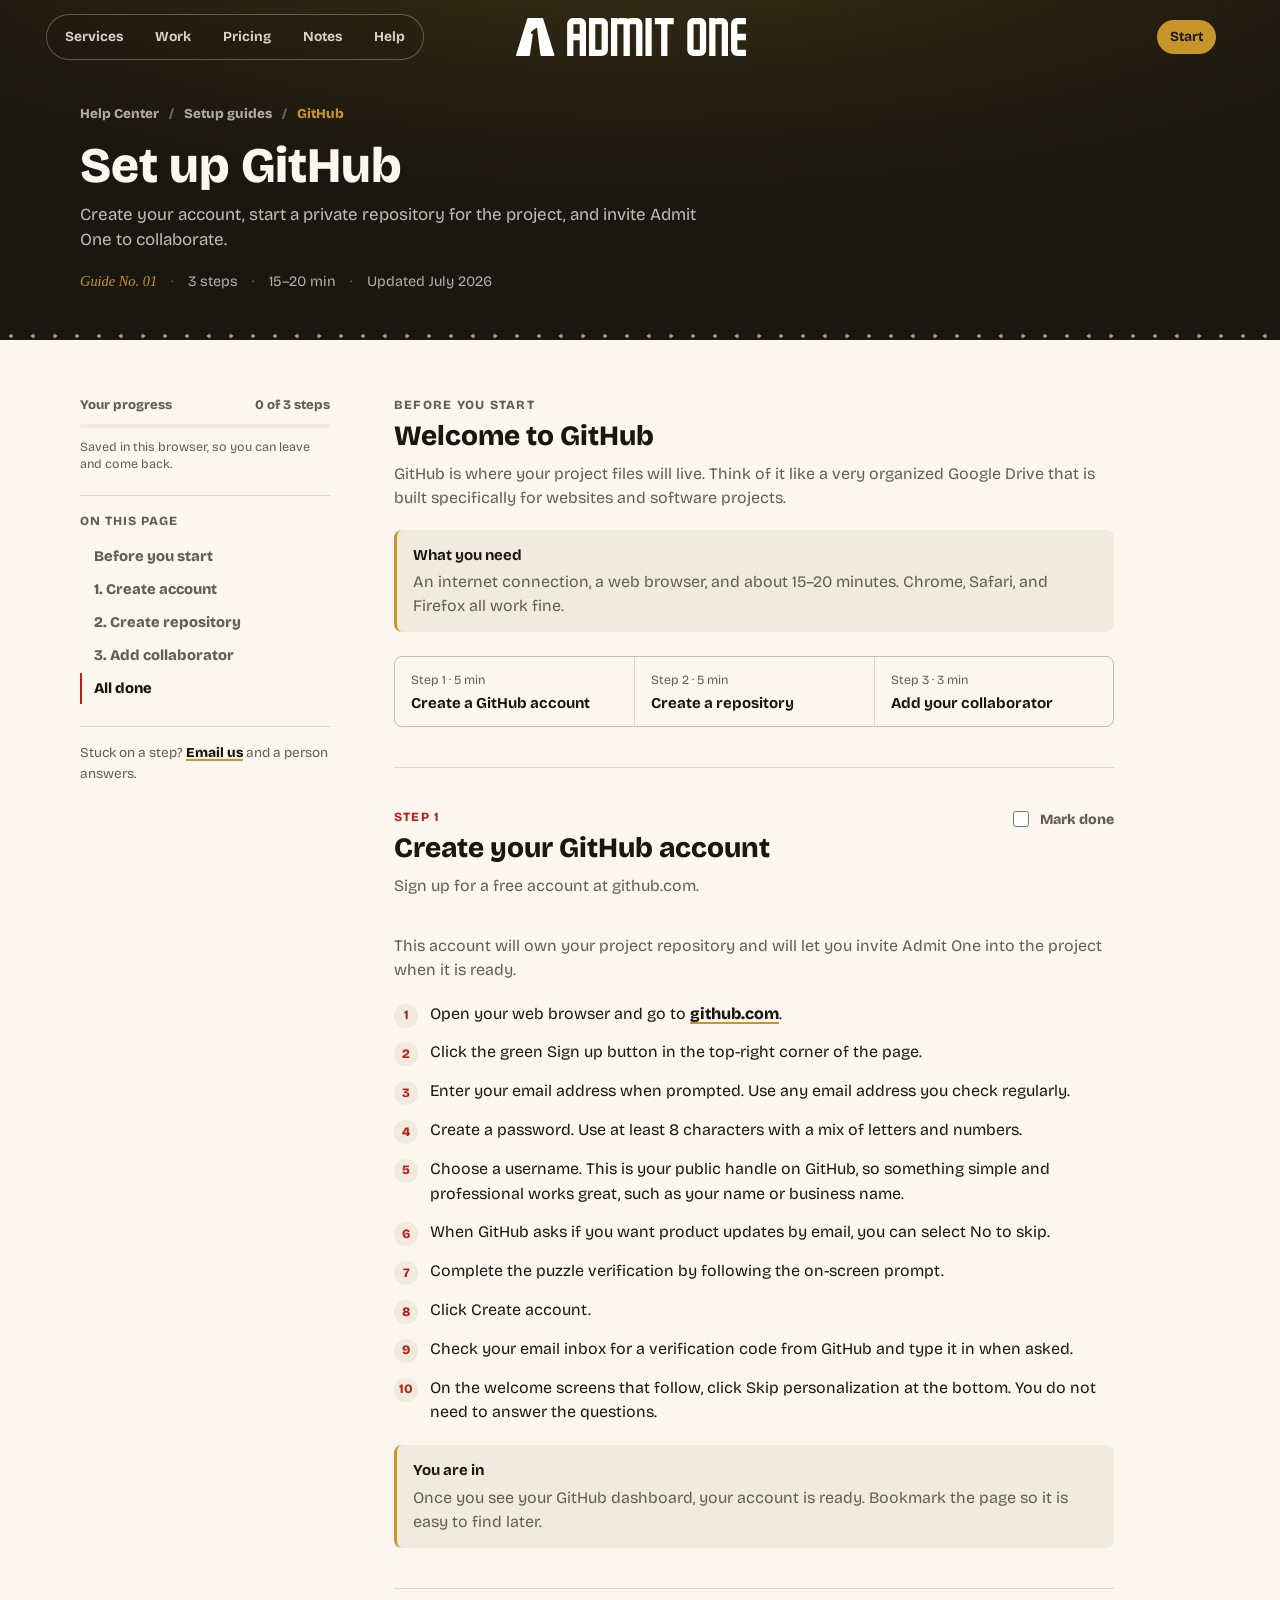
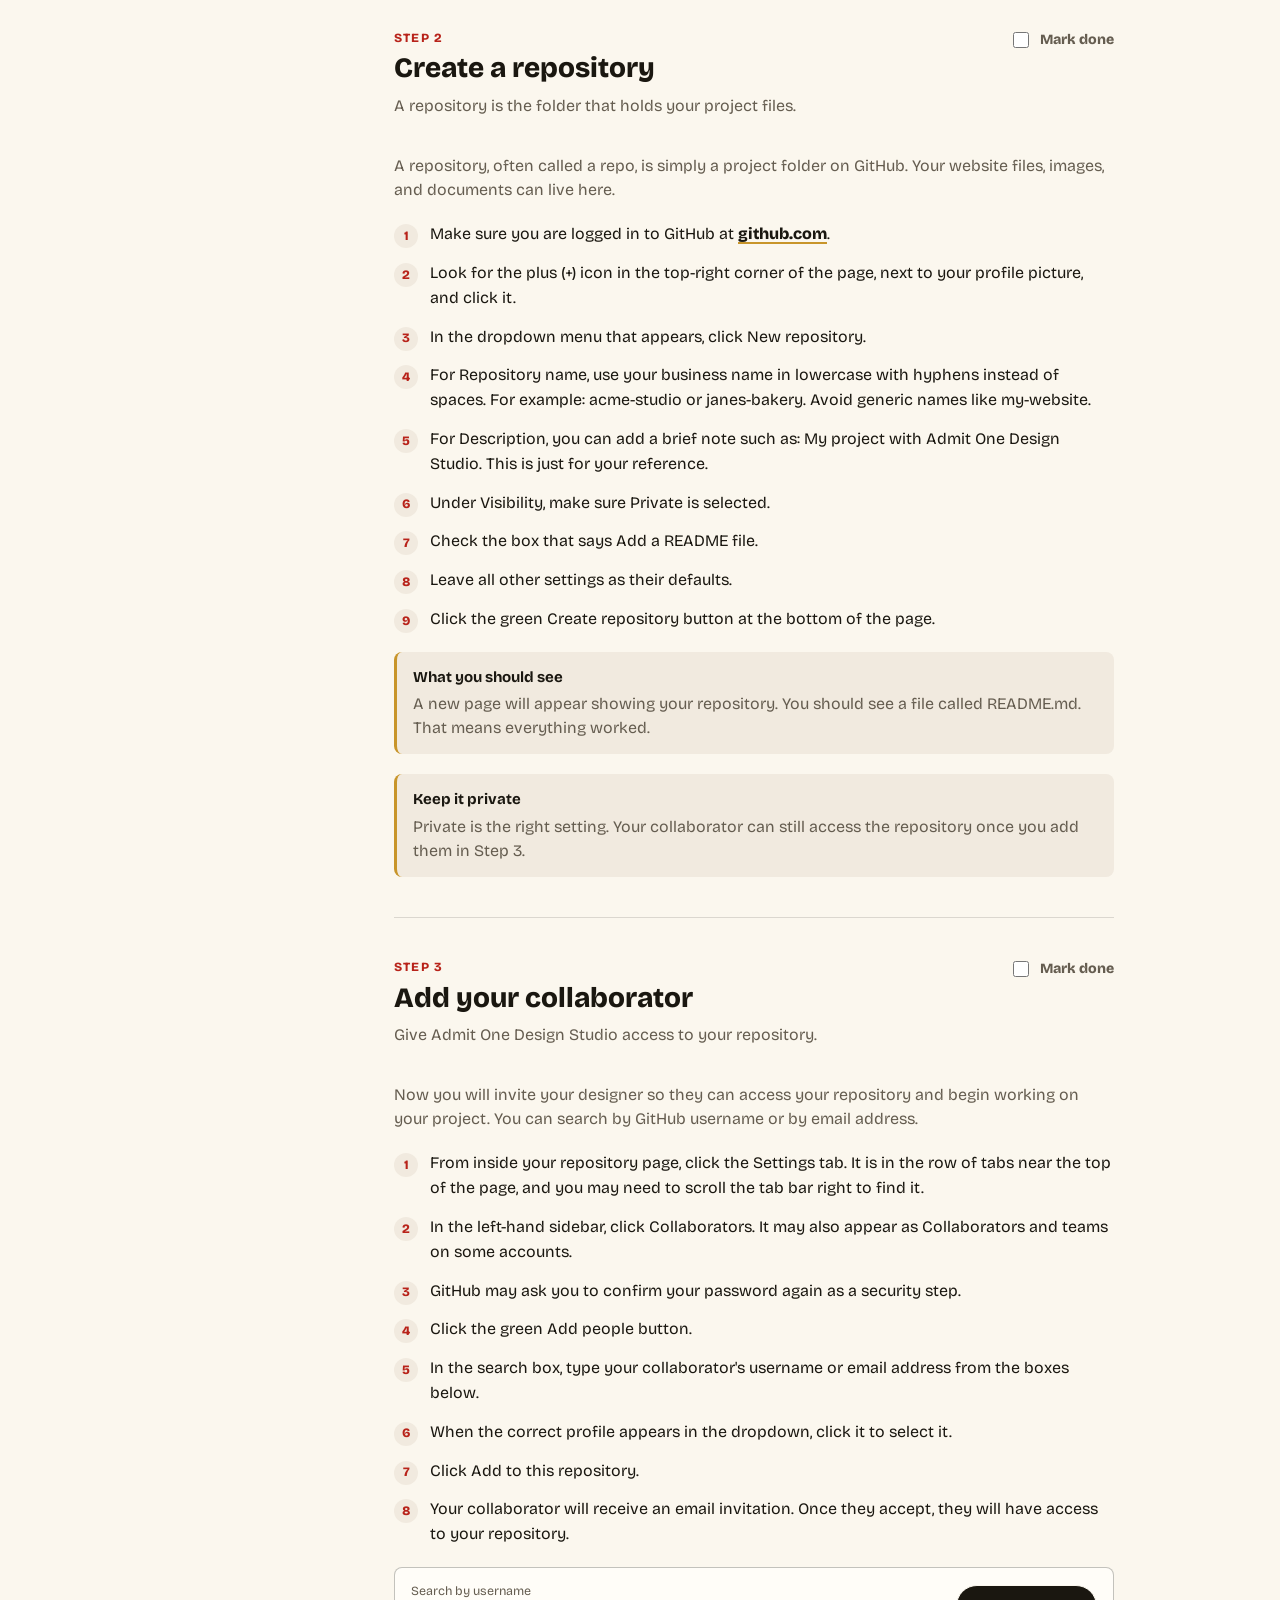
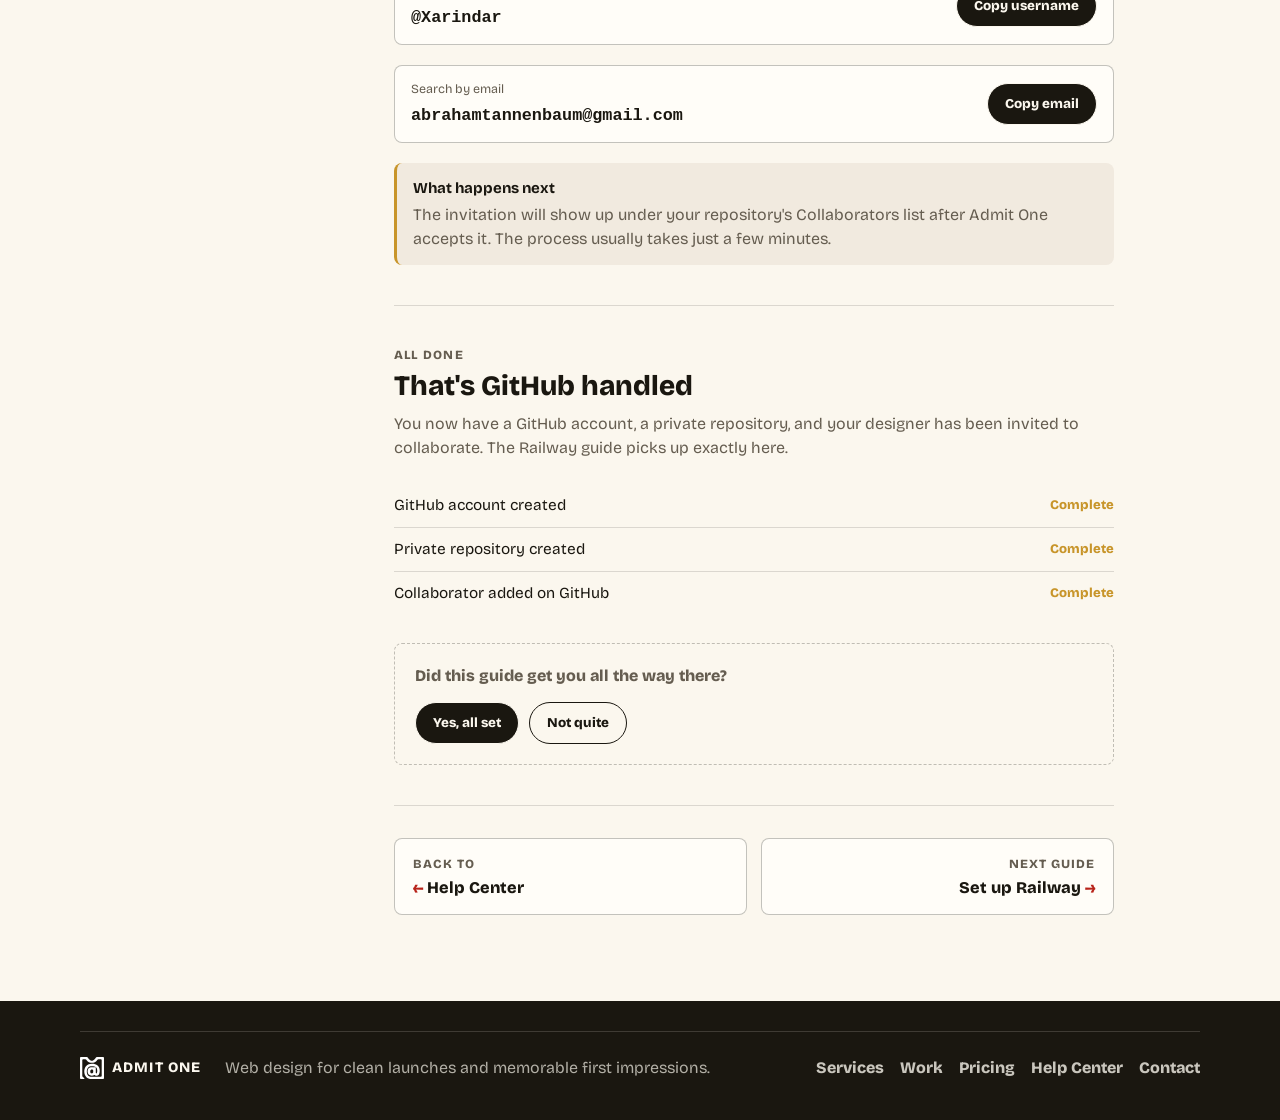
==== commit b938bd0a: "Rebuild resources as a help center with searchable guides and saved progress" ====
--- a/github-setup-guide.html
+++ b/github-setup-guide.html
@@ -3,10 +3,10 @@
   <head>
     <meta charset="utf-8" />
     <meta name="viewport" content="width=device-width, initial-scale=1" />
-    <title>GitHub Setup Guide | Admit One</title>
+    <title>Set up GitHub | Admit One Help Center</title>
     <meta
       name="description"
-      content="A client-friendly setup guide for creating a GitHub account, starting a private repository, and inviting Admit One as a collaborator."
+      content="A client-friendly walkthrough for creating a GitHub account, starting a private repository, and inviting Admit One as a collaborator."
     />
     <link rel="icon" href="assets/logos/favicon.svg" type="image/svg+xml" />
     <link rel="preconnect" href="https://fonts.googleapis.com" />
@@ -19,7 +19,7 @@
     <link rel="stylesheet" href="css/base.css" />
     <link rel="stylesheet" href="css/header.css" />
     <link rel="stylesheet" href="css/subpage.css" />
-    <link rel="stylesheet" href="css/guide.css?v=marquee-lights" />
+    <link rel="stylesheet" href="css/guide.css?v=help-center" />
     <link rel="stylesheet" href="css/footer.css" />
   </head>
   <body>
@@ -54,35 +54,41 @@
               <a href="index.html#work">Work</a>
               <a href="index.html#pricing">Pricing</a>
               <a href="index.html#notes">Notes</a>
-              <a href="resources.html">Resources</a>
+              <a href="resources.html">Help</a>
             </div>
             <a class="nav-cta" href="index.html#contact">Start</a>
           </div>
         </nav>
       </header>
 
-      <div class="section page-intro guide-intro">
-        <p class="eyebrow">Setting things up</p>
-        <h1>GitHub Setup Guide</h1>
+      <div class="section guide-intro">
+        <nav class="guide-crumbs" aria-label="Breadcrumb">
+          <a href="resources.html">Help Center</a>
+          <span aria-hidden="true">/</span>
+          <a href="resources.html#setup-guides">Setup guides</a>
+          <span aria-hidden="true">/</span>
+          <span aria-current="page">GitHub</span>
+        </nav>
+        <h1>Set up GitHub</h1>
         <p class="lead">
-          Create your GitHub account, set up a private repository, and invite Admit One to collaborate.
+          Create your account, start a private repository for the project, and invite Admit One to
+          collaborate.
         </p>
         <div class="guide-meta" aria-label="Guide details">
-          <span>Guide 1 of 2</span>
+          <span class="guide-meta-no">Guide No. 01</span>
           <span>3 steps</span>
-          <span>About 15-20 min</span>
+          <span>15&ndash;20 min</span>
+          <span>Updated July 2026</span>
         </div>
       </div>
     </div>
 
     <main id="main">
-      <section class="section guide-shell" data-guide-progress>
+      <section class="section guide-shell" data-guide-progress data-guide-key="github-setup">
         <aside class="guide-sidebar" aria-label="Guide navigation">
-          <a class="guide-back" href="resources.html">Back to resources</a>
-
           <div class="guide-progress">
             <div class="guide-progress-label">
-              <span>Progress</span>
+              <span>Your progress</span>
               <span data-progress-count>0 of 3 steps</span>
             </div>
             <div
@@ -96,16 +102,23 @@
             >
               <span></span>
             </div>
+            <p class="guide-progress-hint">Saved in this browser, so you can leave and come back.</p>
           </div>
 
-          <nav class="guide-toc" aria-label="On this guide">
-            <p>On this guide</p>
+          <nav class="guide-toc" aria-label="On this page" data-guide-toc>
+            <p>On this page</p>
             <a href="#before-you-start">Before you start</a>
-            <a href="#create-account">Create account</a>
-            <a href="#create-repository">Create repository</a>
-            <a href="#add-collaborator">Add collaborator</a>
+            <a href="#create-account">1. Create account</a>
+            <a href="#create-repository">2. Create repository</a>
+            <a href="#add-collaborator">3. Add collaborator</a>
             <a href="#all-done">All done</a>
           </nav>
+
+          <p class="guide-sidebar-help">
+            Stuck on a step?
+            <a href="mailto:hello@admitone.studio?subject=Stuck%20on%20the%20GitHub%20guide">Email us</a>
+            and a person answers.
+          </p>
         </aside>
 
         <article class="guide-content">
@@ -120,22 +133,22 @@
             <div class="guide-callout">
               <strong>What you need</strong>
               <p>
-                You only need an internet connection, a web browser, and about 15-20 minutes. Chrome,
+                An internet connection, a web browser, and about 15&ndash;20 minutes. Chrome,
                 Safari, and Firefox all work fine.
               </p>
             </div>
 
             <ol class="guide-plan guide-plan-three" aria-label="Guide steps and estimated time">
               <li>
-                <span>Step 1 - 5 min</span>
+                <span>Step 1 &middot; 5 min</span>
                 <strong>Create a GitHub account</strong>
               </li>
               <li>
-                <span>Step 2 - 5 min</span>
+                <span>Step 2 &middot; 5 min</span>
                 <strong>Create a repository</strong>
               </li>
               <li>
-                <span>Step 3 - 3 min</span>
+                <span>Step 3 &middot; 3 min</span>
                 <strong>Add your collaborator</strong>
               </li>
             </ol>
@@ -235,10 +248,10 @@
             </div>
 
             <div class="guide-callout">
-              <strong>Pro tip</strong>
+              <strong>Keep it private</strong>
               <p>
-                Keep your repository private for now. Your collaborator can still access it once you add
-                them in Step 3.
+                Private is the right setting. Your collaborator can still access the repository once
+                you add them in Step 3.
               </p>
             </div>
           </section>
@@ -322,10 +335,10 @@
 
           <section class="guide-section" id="all-done">
             <p class="guide-step-kicker">All done</p>
-            <h2>You have completed setup</h2>
+            <h2>That's GitHub handled</h2>
             <p>
-              You now have a GitHub account, a private repository, and your designer has been invited to
-              collaborate.
+              You now have a GitHub account, a private repository, and your designer has been invited
+              to collaborate. The Railway guide picks up exactly here.
             </p>
 
             <ul class="guide-complete-list">
@@ -334,42 +347,34 @@
               <li><span>3</span>Collaborator added on GitHub<strong>Complete</strong></li>
             </ul>
 
-            <div class="guide-help">
-              <h2>Need help?</h2>
-              <p>
-                If anything does not look quite right or you get stuck, reach out to Admit One. We are
-                happy to walk through it live over a quick call.
-              </p>
-              <div class="guide-actions">
-                <a class="button button-light" href="resources.html">Back to resources</a>
-                <a class="button button-gold" href="index.html#contact">Ask for help</a>
-              </div>
+            <div class="guide-feedback" data-guide-feedback>
+              <p class="guide-feedback-question">Did this guide get you all the way there?</p>
+              <div class="guide-feedback-actions">
+                <button class="button button-dark" type="button" data-feedback-yes>Yes, all set</button>
+                <button class="button button-light" type="button" data-feedback-no>Not quite</button>
+              </div>
+              <p class="guide-feedback-note" hidden data-feedback-yes-note>
+                Good to hear. The Railway guide is next when you're ready.
+              </p>
+              <p class="guide-feedback-note" hidden data-feedback-no-note>
+                Sorry about that.
+                <a href="mailto:hello@admitone.studio?subject=The%20GitHub%20guide%20lost%20me">
+                  Tell us where it lost you</a>
+                &mdash; we'll get you unstuck and fix the guide for the next person.
+              </p>
             </div>
           </section>
 
-          <section class="guide-section guide-related" aria-labelledby="related-guides">
-            <p class="guide-step-kicker">More setup guides</p>
-            <h2 id="related-guides">Next guide</h2>
-            <p>
-              After GitHub is ready, Railway is the next setup step for deploying your project.
-            </p>
-
-            <div class="guide-related-grid">
-              <a class="guide-related-card" href="railway-setup-guide.html">
-                <p class="tag">Guide 2 of 2</p>
-                <h3>Railway Setup Guide</h3>
-                <p>Create a Railway account, connect GitHub, deploy your project, and invite Admit One.</p>
-                <span class="soon-pill">Open guide</span>
-              </a>
-
-              <article class="guide-related-card">
-                <p class="tag">Launch prep</p>
-                <h3>Domain Handoff Guide</h3>
-                <p>Share domain access and DNS details so launch day is smooth.</p>
-                <span class="soon-pill">Coming soon</span>
-              </article>
-            </div>
-          </section>
+          <nav class="guide-pagination" aria-label="More guides">
+            <a class="guide-page-link is-prev" href="resources.html">
+              <span>Back to</span>
+              <strong>Help Center</strong>
+            </a>
+            <a class="guide-page-link is-next" href="railway-setup-guide.html">
+              <span>Next guide</span>
+              <strong>Set up Railway</strong>
+            </a>
+          </nav>
         </article>
       </section>
     </main>
@@ -387,7 +392,7 @@
           <a href="index.html#services">Services</a>
           <a href="index.html#work">Work</a>
           <a href="index.html#pricing">Pricing</a>
-          <a href="resources.html">Resources</a>
+          <a href="resources.html">Help Center</a>
           <a href="index.html#contact">Contact</a>
         </nav>
       </div>
@@ -396,6 +401,6 @@
     <div class="guide-toast" role="status" aria-live="polite" data-guide-toast></div>
 
     <script src="js/main.js?v=menu-morph"></script>
-    <script src="js/guide.js?v=marquee-lights"></script>
+    <script src="js/guide.js?v=help-center"></script>
   </body>
 </html>
--- a/css/guide.css
+++ b/css/guide.css
@@ -1,68 +1,101 @@
-/* Client setup guides: long-form, web-native instructions using Admit One tokens. */
-
-.guide-subpage-hero .page-intro {
-  padding-bottom: 44px;
-}
-
-.guide-intro .eyebrow {
-  text-align: center;
+/* Client setup guides: help-center article layout using Admit One tokens.
+   Breadcrumbed hero, sticky sidebar with saved progress and a scroll-spy
+   table of contents, then the article itself. */
+
+/* ---------- Hero: breadcrumb, title, meta ---------- */
+
+.guide-intro {
+  padding-top: 30px;
+  padding-bottom: 46px;
+}
+
+.guide-crumbs {
+  display: flex;
+  flex-wrap: wrap;
+  align-items: center;
+  gap: 4px 10px;
+  margin-bottom: 18px;
+  font-size: 0.84rem;
+  font-weight: 800;
+}
+
+.guide-crumbs a {
+  color: rgba(251, 247, 238, 0.66);
+}
+
+.guide-crumbs a:hover,
+.guide-crumbs a:focus-visible {
+  color: var(--warm);
+  text-decoration: underline;
+  text-decoration-color: var(--gold);
+  text-decoration-thickness: 2px;
+  text-underline-offset: 0.2em;
+  outline: 0;
+}
+
+.guide-crumbs span[aria-hidden] {
+  color: rgba(251, 247, 238, 0.35);
+}
+
+.guide-crumbs span[aria-current] {
+  color: var(--gold);
+}
+
+.guide-intro h1 {
+  margin: 0 0 12px;
+  max-width: 720px;
+  font-size: 3.1rem;
+  line-height: 0.96;
+}
+
+.guide-intro .lead {
+  margin: 0;
+  max-width: 620px;
+  color: rgba(251, 247, 238, 0.74);
+  font-size: 1.06rem;
 }
 
 .guide-meta {
   display: flex;
   flex-wrap: wrap;
-  justify-content: center;
-  gap: 8px;
-  margin-top: 24px;
-}
-
-.guide-meta span {
-  min-height: 34px;
-  display: inline-flex;
-  align-items: center;
-  border: 1px solid rgba(251, 247, 238, 0.28);
-  border-radius: 999px;
-  padding: 0 13px;
-  color: rgba(251, 247, 238, 0.82);
-  font-size: 0.78rem;
-  font-weight: 800;
-  text-transform: uppercase;
-  letter-spacing: 0.08em;
-}
+  gap: 6px 14px;
+  margin-top: 18px;
+  color: rgba(251, 247, 238, 0.68);
+  font-size: 0.9rem;
+}
+
+.guide-meta span + span::before {
+  content: "·";
+  margin-right: 14px;
+  color: rgba(251, 247, 238, 0.4);
+}
+
+.guide-meta-no {
+  color: var(--gold);
+  font-family: var(--serif);
+  font-style: italic;
+}
+
+/* ---------- Shell: sidebar + article ---------- */
 
 .guide-shell {
   display: grid;
-  grid-template-columns: minmax(190px, 260px) minmax(0, 1fr);
+  grid-template-columns: minmax(210px, 250px) minmax(0, 1fr);
   align-items: start;
-  gap: 56px;
+  gap: 48px 64px;
+  padding-top: 56px;
 }
 
 .guide-sidebar {
   position: sticky;
   top: 96px;
   display: grid;
-  gap: 18px;
-}
-
-.guide-back {
-  width: fit-content;
-  min-height: 38px;
-  display: inline-flex;
-  align-items: center;
+  gap: 22px;
+}
+
+.guide-progress {
+  display: grid;
   gap: 8px;
-  border-bottom: 2px solid var(--red);
-  color: var(--black);
-  font-size: 0.9rem;
-  font-weight: 800;
-}
-
-.guide-progress {
-  display: grid;
-  gap: 9px;
-  padding: 16px;
-  border: 1px solid var(--line-strong);
-  border-radius: var(--radius);
-  background: var(--paper);
 }
 
 .guide-progress-label {
@@ -70,16 +103,13 @@
   justify-content: space-between;
   gap: 10px;
   color: var(--muted);
-  font-size: 0.74rem;
-  font-weight: 800;
-  text-transform: uppercase;
-  letter-spacing: 0.08em;
+  font-size: 0.82rem;
+  font-weight: 800;
 }
 
 .guide-progress-track {
-  height: 8px;
+  height: 4px;
   overflow: hidden;
-  border: 1px solid var(--line-strong);
   border-radius: 999px;
   background: var(--paper-2);
 }
@@ -92,53 +122,81 @@
   transition: width 180ms ease;
 }
 
-.guide-progress-count {
-  color: var(--muted);
-  font-size: 0.86rem;
+.guide-progress-hint {
+  margin: 2px 0 0;
+  color: var(--muted);
+  font-size: 0.78rem;
+  line-height: 1.4;
 }
 
 .guide-toc {
   display: grid;
-  gap: 6px;
-  padding-top: 12px;
+  gap: 2px;
+  padding-top: 16px;
   border-top: 1px solid var(--line);
 }
 
 .guide-toc p {
-  margin: 0 0 4px;
-  color: var(--muted);
-  font-size: 0.74rem;
+  margin: 0 0 8px;
+  color: var(--muted);
+  font-size: 0.78rem;
   font-weight: 800;
   text-transform: uppercase;
-  letter-spacing: 0.1em;
+  letter-spacing: 0.08em;
 }
 
 .guide-toc a {
-  min-height: 34px;
-  display: flex;
-  align-items: center;
-  border-radius: 999px;
-  padding: 0 11px;
+  display: block;
+  padding: 6px 0 6px 12px;
+  border-left: 2px solid transparent;
   color: var(--muted);
   font-size: 0.92rem;
   font-weight: 800;
+  line-height: 1.3;
+  transition: border-color 120ms ease, color 120ms ease;
 }
 
 .guide-toc a:hover,
 .guide-toc a:focus-visible {
-  background: var(--paper);
+  border-left-color: var(--gold);
   color: var(--black);
   outline: 0;
 }
+
+.guide-toc a.is-current {
+  border-left-color: var(--red);
+  color: var(--black);
+}
+
+.guide-sidebar-help {
+  margin: 0;
+  padding-top: 16px;
+  border-top: 1px solid var(--line);
+  color: var(--muted);
+  font-size: 0.85rem;
+  line-height: 1.5;
+}
+
+.guide-sidebar-help a {
+  color: var(--black);
+  font-weight: 800;
+  text-decoration: underline;
+  text-decoration-color: var(--gold);
+  text-decoration-thickness: 2px;
+  text-underline-offset: 0.16em;
+}
+
+/* ---------- Article ---------- */
 
 .guide-content {
   min-width: 0;
+  max-width: 720px;
 }
 
 .guide-section {
   scroll-margin-top: 96px;
-  padding: 42px 0;
-  border-top: 1px solid var(--line-strong);
+  padding: 40px 0;
+  border-top: 1px solid var(--line);
 }
 
 .guide-section:first-child {
@@ -147,20 +205,13 @@
 }
 
 .guide-section h2 {
-  margin: 0 0 12px;
-  max-width: 760px;
-  font-size: 2.1rem;
-  line-height: 1;
+  margin: 0 0 10px;
+  font-size: 1.75rem;
+  line-height: 1.1;
   text-align: left;
 }
 
-.guide-section h3 {
-  margin-top: 0;
-  font-size: 1.2rem;
-}
-
 .guide-section p {
-  max-width: 780px;
   color: var(--muted);
 }
 
@@ -176,32 +227,27 @@
 .guide-step-header {
   display: grid;
   grid-template-columns: minmax(0, 1fr) auto;
-  gap: 18px;
+  gap: 16px;
   align-items: start;
-  margin-bottom: 24px;
+  margin-bottom: 20px;
 }
 
 .guide-step-kicker {
-  display: inline-flex;
-  margin-bottom: 10px;
+  display: block;
+  margin-bottom: 6px;
   color: var(--red);
-  font-size: 0.75rem;
+  font-size: 0.78rem;
   font-weight: 800;
   text-transform: uppercase;
-  letter-spacing: 0.12em;
+  letter-spacing: 0.1em;
 }
 
 .guide-step-check {
   display: inline-flex;
   align-items: center;
   gap: 8px;
-  min-height: 38px;
-  padding: 0 12px;
-  border: 1px solid var(--line-strong);
-  border-radius: 999px;
-  background: var(--paper);
-  color: var(--black);
-  font-size: 0.84rem;
+  color: var(--muted);
+  font-size: 0.88rem;
   font-weight: 800;
   cursor: pointer;
   white-space: nowrap;
@@ -214,50 +260,62 @@
 }
 
 .guide-step-check:focus-within {
-  outline: 2px solid var(--gold);
-  outline-offset: 2px;
-}
+  color: var(--black);
+}
+
+/* ---------- Step plan ---------- */
 
 .guide-plan {
   display: grid;
-  grid-template-columns: repeat(4, minmax(0, 1fr));
-  gap: 10px;
-  margin: 26px 0 0;
+  grid-template-columns: repeat(auto-fit, minmax(140px, 1fr));
+  gap: 0;
+  margin: 24px 0 0;
   padding: 0;
   list-style: none;
+  border: 1px solid var(--line-strong);
+  border-radius: var(--radius);
+  overflow: hidden;
+}
+
+.guide-plan li {
+  display: grid;
+  gap: 4px;
+  padding: 14px 16px;
+  border-top: 1px solid var(--line);
+}
+
+.guide-plan li:first-child {
+  border-top: 0;
 }
 
 .guide-plan-three {
   grid-template-columns: repeat(3, minmax(0, 1fr));
 }
 
-.guide-plan li {
-  display: grid;
-  gap: 18px;
-  min-height: 142px;
-  padding: 16px;
-  border: 1px solid var(--line-strong);
-  border-radius: var(--radius);
-  background: var(--paper);
+.guide-plan-three li {
+  border-top: 0;
+  border-left: 1px solid var(--line);
+}
+
+.guide-plan-three li:first-child {
+  border-left: 0;
 }
 
 .guide-plan strong {
   color: var(--black);
-  font-size: 1rem;
-  line-height: 1.08;
+  font-size: 0.94rem;
+  line-height: 1.2;
 }
 
 .guide-plan span {
-  color: var(--red);
+  color: var(--muted);
   font-size: 0.78rem;
-  font-weight: 800;
-  text-transform: uppercase;
-  letter-spacing: 0.08em;
-}
+}
+
+/* ---------- Numbered instructions ---------- */
 
 .guide-instructions {
-  max-width: 850px;
-  margin: 0;
+  margin: 20px 0 0;
   padding: 0;
   list-style: none;
   counter-reset: guide-step;
@@ -265,11 +323,15 @@
 
 .guide-instructions li {
   position: relative;
-  min-height: 42px;
   margin: 0;
-  padding: 0 0 18px 48px;
-  color: var(--black);
-  font-size: 1.04rem;
+  padding: 0 0 14px 36px;
+  color: var(--black);
+  font-size: 1rem;
+  line-height: 1.55;
+}
+
+.guide-instructions li:last-child {
+  padding-bottom: 0;
 }
 
 .guide-instructions li::before {
@@ -277,210 +339,201 @@
   content: counter(guide-step);
   position: absolute;
   left: 0;
-  top: 0;
-  width: 30px;
-  height: 30px;
+  top: 2px;
+  width: 24px;
+  height: 24px;
   display: grid;
   place-items: center;
+  border-radius: 50%;
+  background: var(--paper-2);
+  color: var(--red);
+  font-size: 0.8rem;
+  font-weight: 800;
+  line-height: 1;
+}
+
+/* ---------- Callouts and copy boxes ---------- */
+
+.guide-callout,
+.copy-box {
+  margin-top: 20px;
+  border-radius: var(--radius);
+}
+
+.guide-callout {
+  padding: 14px 16px;
+  border-left: 3px solid var(--gold);
+  background: var(--paper-2);
+}
+
+.guide-callout strong {
+  display: block;
+  margin-bottom: 4px;
+  color: var(--black);
+  font-size: 0.94rem;
+}
+
+.guide-callout p {
+  margin: 0;
+}
+
+.copy-box {
+  display: grid;
+  grid-template-columns: minmax(0, 1fr) auto;
+  gap: 16px;
+  align-items: center;
+  padding: 14px 16px;
   border: 1px solid var(--line-strong);
-  border-radius: 50%;
   background: var(--paper);
-  color: var(--red);
-  font-size: 0.86rem;
-  font-weight: 800;
-}
-
-.guide-callout,
-.copy-box,
-.guide-help {
-  max-width: 850px;
-  margin-top: 22px;
+}
+
+.copy-box span {
+  display: block;
+  margin-bottom: 4px;
+  color: var(--muted);
+  font-size: 0.78rem;
+}
+
+.copy-box strong {
+  color: var(--black);
+  font-family: ui-monospace, "SFMono-Regular", Consolas, "Liberation Mono", monospace;
+  font-size: 1.05rem;
+  overflow-wrap: anywhere;
+}
+
+/* ---------- Completion list ---------- */
+
+.guide-complete-list {
+  display: grid;
+  gap: 0;
+  margin: 24px 0;
+  padding: 0;
+  list-style: none;
+}
+
+.guide-complete-list li {
+  display: grid;
+  grid-template-columns: minmax(0, 1fr) auto;
+  gap: 12px;
+  align-items: center;
+  padding: 10px 0;
+  border-bottom: 1px solid var(--line);
+  color: var(--black);
+  font-size: 0.96rem;
+}
+
+.guide-complete-list li:last-child {
+  border-bottom: 0;
+}
+
+.guide-complete-list span {
+  display: none;
+}
+
+.guide-complete-list strong {
+  color: var(--gold);
+  font-size: 0.82rem;
+  font-weight: 800;
+}
+
+/* ---------- Feedback ---------- */
+
+.guide-feedback {
+  margin-top: 28px;
+  padding: 20px;
+  border: 1px dashed var(--line-strong);
+  border-radius: var(--radius);
+}
+
+.guide-feedback-question {
+  margin: 0 0 14px;
+  color: var(--black);
+  font-size: 1rem;
+  font-weight: 800;
+}
+
+.guide-feedback-actions {
+  display: flex;
+  flex-wrap: wrap;
+  gap: 10px;
+}
+
+.guide-feedback-note {
+  margin: 14px 0 0;
+  color: var(--muted);
+  font-size: 0.95rem;
+}
+
+.guide-feedback.has-answer .guide-feedback-actions {
+  display: none;
+}
+
+/* ---------- Previous / next ---------- */
+
+.guide-pagination {
+  display: grid;
+  grid-template-columns: 1fr 1fr;
+  gap: 14px;
+  padding: 32px 0 8px;
+  border-top: 1px solid var(--line);
+}
+
+.guide-page-link {
+  display: grid;
+  gap: 4px;
+  padding: 16px 18px;
   border: 1px solid var(--line-strong);
   border-radius: var(--radius);
   background: var(--paper);
-}
-
-.guide-callout {
-  display: grid;
-  grid-template-columns: minmax(120px, 0.32fr) minmax(0, 1fr);
-  gap: 18px;
-  padding: 18px;
-}
-
-.guide-callout strong {
-  color: var(--black);
-  line-height: 1.15;
-}
-
-.guide-callout p,
-.guide-help p {
-  margin: 0;
-}
-
-.copy-box {
-  display: grid;
-  grid-template-columns: minmax(0, 1fr) auto;
-  gap: 16px;
-  align-items: center;
-  padding: 18px;
-}
-
-.copy-box span {
-  display: block;
-  margin-bottom: 8px;
-  color: var(--red);
-  font-size: 0.76rem;
-  font-weight: 800;
-  text-transform: uppercase;
-  letter-spacing: 0.1em;
-}
-
-.copy-box strong {
-  color: var(--black);
-  font-family: ui-monospace, "SFMono-Regular", Consolas, "Liberation Mono", monospace;
-  font-size: 1.1rem;
-  overflow-wrap: anywhere;
-}
-
-.guide-complete-list {
-  max-width: 850px;
-  display: grid;
-  gap: 0;
-  margin: 28px 0;
-  padding: 0;
-  border: 1px solid var(--line-strong);
-  border-radius: var(--radius);
-  background: var(--paper);
-  list-style: none;
-  overflow: hidden;
-}
-
-.guide-complete-list li {
-  display: grid;
-  grid-template-columns: auto minmax(0, 1fr) auto;
-  gap: 14px;
-  align-items: center;
-  min-height: 56px;
-  padding: 12px 16px;
-  border-top: 1px solid var(--line);
-}
-
-.guide-complete-list li:first-child {
-  border-top: 0;
-}
-
-.guide-complete-list span {
-  width: 25px;
-  height: 25px;
-  display: grid;
-  place-items: center;
-  border-radius: 50%;
-  background: var(--gold);
-  color: var(--black);
+  color: var(--black);
+  transition: background 150ms ease;
+}
+
+.guide-page-link.is-next {
+  text-align: right;
+}
+
+.guide-page-link span {
+  color: var(--muted);
   font-size: 0.78rem;
   font-weight: 800;
-}
-
-.guide-complete-list strong {
-  color: var(--red);
-  font-size: 0.84rem;
   text-transform: uppercase;
   letter-spacing: 0.08em;
 }
 
-.guide-help {
-  padding: 20px;
-  background: var(--black);
-  color: var(--warm);
-}
-
-.guide-help h2,
-.guide-help p {
-  color: inherit;
-}
-
-.guide-help p {
-  color: rgba(251, 247, 238, 0.76);
-}
-
-.guide-actions {
-  display: flex;
-  flex-wrap: wrap;
-  gap: 10px;
-  margin-top: 20px;
-}
-
-.guide-actions a {
-  text-decoration: none;
-}
-
-.guide-related {
-  margin-top: 6px;
-}
-
-.guide-related-grid {
-  display: grid;
-  grid-template-columns: repeat(2, minmax(0, 1fr));
-  gap: 12px;
-  margin-top: 22px;
-}
-
-.guide-related-card {
-  min-height: 150px;
-  display: flex;
-  flex-direction: column;
-  gap: 10px;
-  padding: 18px;
-  border: 1px solid var(--line-strong);
-  border-radius: var(--radius);
-  background: var(--paper);
-}
-
-a.guide-related-card {
-  color: var(--black);
-  text-decoration: none;
-  transition: transform 150ms ease, border-color 150ms ease, box-shadow 150ms ease;
-}
-
-a.guide-related-card:hover,
-a.guide-related-card:focus-visible {
-  transform: translateY(-2px);
-  border-color: var(--black);
-  box-shadow: var(--shadow);
+.guide-page-link strong {
+  font-size: 1.02rem;
+  font-weight: 800;
+  line-height: 1.25;
+}
+
+.guide-page-link.is-prev strong::before {
+  content: "← ";
+  color: var(--red);
+}
+
+a.guide-page-link.is-next strong::after {
+  content: " →";
+  color: var(--red);
+}
+
+a.guide-page-link:hover,
+a.guide-page-link:focus-visible {
+  background: var(--paper-2);
   outline: 0;
 }
 
-.guide-related-card .tag {
-  margin: 0;
-  color: var(--muted);
-  font-size: 0.72rem;
-  font-weight: 800;
-  text-transform: uppercase;
-  letter-spacing: 0.1em;
-}
-
-.guide-related-card h3 {
-  margin: 0;
-}
-
-.guide-related-card p {
-  margin: 0;
-  font-size: 0.94rem;
-}
-
-.guide-related-card .soon-pill {
-  margin-top: auto;
-  align-self: flex-start;
-  padding: 4px 10px;
-  border: 1px solid var(--line-strong);
-  border-radius: 999px;
-  background: var(--paper-2);
-  color: var(--muted);
-  font-size: 0.7rem;
-  font-weight: 800;
-  text-transform: uppercase;
-  letter-spacing: 0.1em;
-}
+.guide-page-link.is-pending {
+  border-style: dashed;
+  color: var(--muted);
+}
+
+.guide-page-link.is-pending strong {
+  font-weight: 400;
+  font-style: italic;
+}
+
+/* ---------- Toast ---------- */
 
 .guide-toast {
   position: fixed;
@@ -489,7 +542,7 @@
   z-index: 80;
   transform: translate(-50%, 16px);
   padding: 10px 16px;
-  border-radius: 999px;
+  border-radius: var(--radius);
   background: var(--black);
   color: var(--warm);
   font-size: 0.84rem;
@@ -511,179 +564,156 @@
 
 @media (prefers-reduced-motion: reduce) {
   .guide-progress-track span,
-  .guide-mobile-progress-light,
   .guide-toast {
     transition: none;
   }
 }
+
+/* ---------- Responsive ---------- */
 
 @media (max-width: 980px) {
   .guide-shell {
     grid-template-columns: 1fr;
-    gap: 34px;
+    gap: 32px;
   }
 
   .guide-sidebar {
     position: static;
   }
 
+  .guide-content {
+    max-width: none;
+  }
+
   .guide-toc {
-    grid-template-columns: repeat(2, minmax(0, 1fr));
-    gap: 6px 8px;
+    display: flex;
+    flex-wrap: wrap;
+    gap: 6px 14px;
+    padding-top: 12px;
   }
 
   .guide-toc p {
-    grid-column: 1 / -1;
-  }
-
-  .guide-plan {
-    grid-template-columns: repeat(2, minmax(0, 1fr));
+    width: 100%;
+  }
+
+  .guide-toc a {
+    padding: 0;
+    border-left: 0;
+    font-size: 0.88rem;
+  }
+
+  .guide-toc a:hover,
+  .guide-toc a:focus-visible,
+  .guide-toc a.is-current {
+    color: var(--red);
   }
 
   .guide-plan-three {
-    grid-template-columns: repeat(3, minmax(0, 1fr));
+    grid-template-columns: 1fr;
+  }
+
+  .guide-plan-three li {
+    border-left: 0;
+    border-top: 1px solid var(--line);
+  }
+
+  .guide-plan-three li:first-child {
+    border-top: 0;
   }
 }
 
 @media (max-width: 760px) {
   body.has-guide-mobile-progress {
-    padding-bottom: 94px;
-  }
-
-  .guide-meta span {
-    min-height: 30px;
-    font-size: 0.7rem;
+    padding-bottom: 72px;
+  }
+
+  .guide-intro {
+    padding-bottom: 38px;
+  }
+
+  .guide-intro h1 {
+    font-size: 2.4rem;
+  }
+
+  .guide-shell {
+    padding-top: 44px;
   }
 
   .guide-section {
-    padding: 34px 0;
+    padding: 32px 0;
   }
 
   .guide-section h2 {
-    font-size: 1.68rem;
+    font-size: 1.5rem;
   }
 
   .guide-step-header {
     grid-template-columns: 1fr;
   }
 
-  .guide-step-check {
-    width: fit-content;
-  }
-
-  .guide-toc {
-    display: flex;
-    gap: 8px;
-    overflow-x: auto;
-    padding: 10px 0 4px;
-    border-top: 1px solid var(--line);
-  }
-
-  .guide-toc p {
-    display: none;
-  }
-
-  .guide-toc a {
-    flex: 0 0 auto;
-    border: 1px solid var(--line-strong);
-    background: var(--paper);
-  }
-
-  .guide-plan,
-  .guide-plan-three,
-  .guide-related-grid {
-    grid-template-columns: 1fr;
-  }
-
-  .guide-callout,
+  .guide-instructions li {
+    padding-left: 32px;
+    font-size: 0.96rem;
+  }
+
   .copy-box {
     grid-template-columns: 1fr;
   }
 
-  .guide-instructions li {
-    padding-left: 42px;
-    font-size: 1rem;
-  }
-
-  .guide-complete-list li {
-    grid-template-columns: auto minmax(0, 1fr);
-  }
-
-  .guide-complete-list strong {
-    grid-column: 2;
+  .guide-pagination {
+    grid-template-columns: 1fr;
+  }
+
+  .guide-page-link.is-next {
+    text-align: left;
   }
 
   .guide-mobile-progress {
     position: fixed;
-    left: 12px;
-    right: 12px;
-    bottom: 12px;
+    left: 16px;
+    right: 16px;
+    bottom: 16px;
     z-index: 70;
     display: grid;
-    grid-template-columns: minmax(112px, auto) minmax(0, 1fr);
-    align-items: center;
+    gap: 8px;
+    padding: 12px 14px;
+    border: 1px solid var(--line-strong);
+    border-radius: var(--radius);
+    background: var(--paper);
+    box-shadow: var(--shadow);
+  }
+
+  .guide-mobile-progress-copy {
+    display: flex;
+    justify-content: space-between;
+    align-items: baseline;
     gap: 12px;
-    padding: 12px;
-    border: 1px solid rgba(251, 247, 238, 0.18);
-    border-radius: var(--radius);
-    background: rgba(26, 23, 16, 0.94);
-    box-shadow: var(--shadow);
-    color: var(--warm);
-    backdrop-filter: blur(14px);
-  }
-
-  .guide-mobile-progress-copy {
-    display: grid;
-    gap: 2px;
   }
 
   .guide-mobile-progress-copy span {
-    color: rgba(251, 247, 238, 0.62);
-    font-size: 0.68rem;
+    color: var(--muted);
+    font-size: 0.82rem;
     font-weight: 800;
-    text-transform: uppercase;
-    letter-spacing: 0.1em;
   }
 
   .guide-mobile-progress-copy strong {
-    color: var(--warm);
-    font-size: 0.9rem;
-    line-height: 1.1;
-  }
-
-  .guide-mobile-progress-lights {
-    min-height: 32px;
-    display: flex;
-    align-items: center;
-    justify-content: flex-end;
-    gap: clamp(9px, 3vw, 14px);
-    padding: 8px 10px;
-    border: 1px solid rgba(200, 149, 42, 0.28);
+    color: var(--black);
+    font-size: 0.88rem;
+  }
+
+  .guide-mobile-progress-track {
+    height: 4px;
+    overflow: hidden;
     border-radius: 999px;
-    background:
-      linear-gradient(180deg, rgba(251, 247, 238, 0.08), rgba(251, 247, 238, 0)),
-      rgba(251, 247, 238, 0.08);
-    box-shadow: inset 0 0 0 1px rgba(26, 23, 16, 0.34);
-  }
-
-  .guide-mobile-progress-light {
-    width: 13px;
-    height: 13px;
+    background: var(--paper-2);
+  }
+
+  .guide-mobile-progress-track span {
     display: block;
-    flex: 0 0 auto;
-    border-radius: 50%;
-    background: var(--marquee-bulb-off);
-    box-shadow: var(--marquee-bulb-off-shadow);
-    opacity: 0.62;
-    transform: scale(0.92);
-    transition: background 180ms ease, box-shadow 180ms ease, opacity 180ms ease, transform 180ms ease;
-  }
-
-  .guide-mobile-progress-light.is-complete {
-    background: var(--marquee-bulb-on);
-    box-shadow: var(--marquee-bulb-on-shadow);
-    opacity: 1;
-    transform: scale(1);
+    width: var(--guide-mobile-progress, 0%);
+    height: 100%;
+    background: var(--gold);
+    transition: width 180ms ease;
   }
 }
 
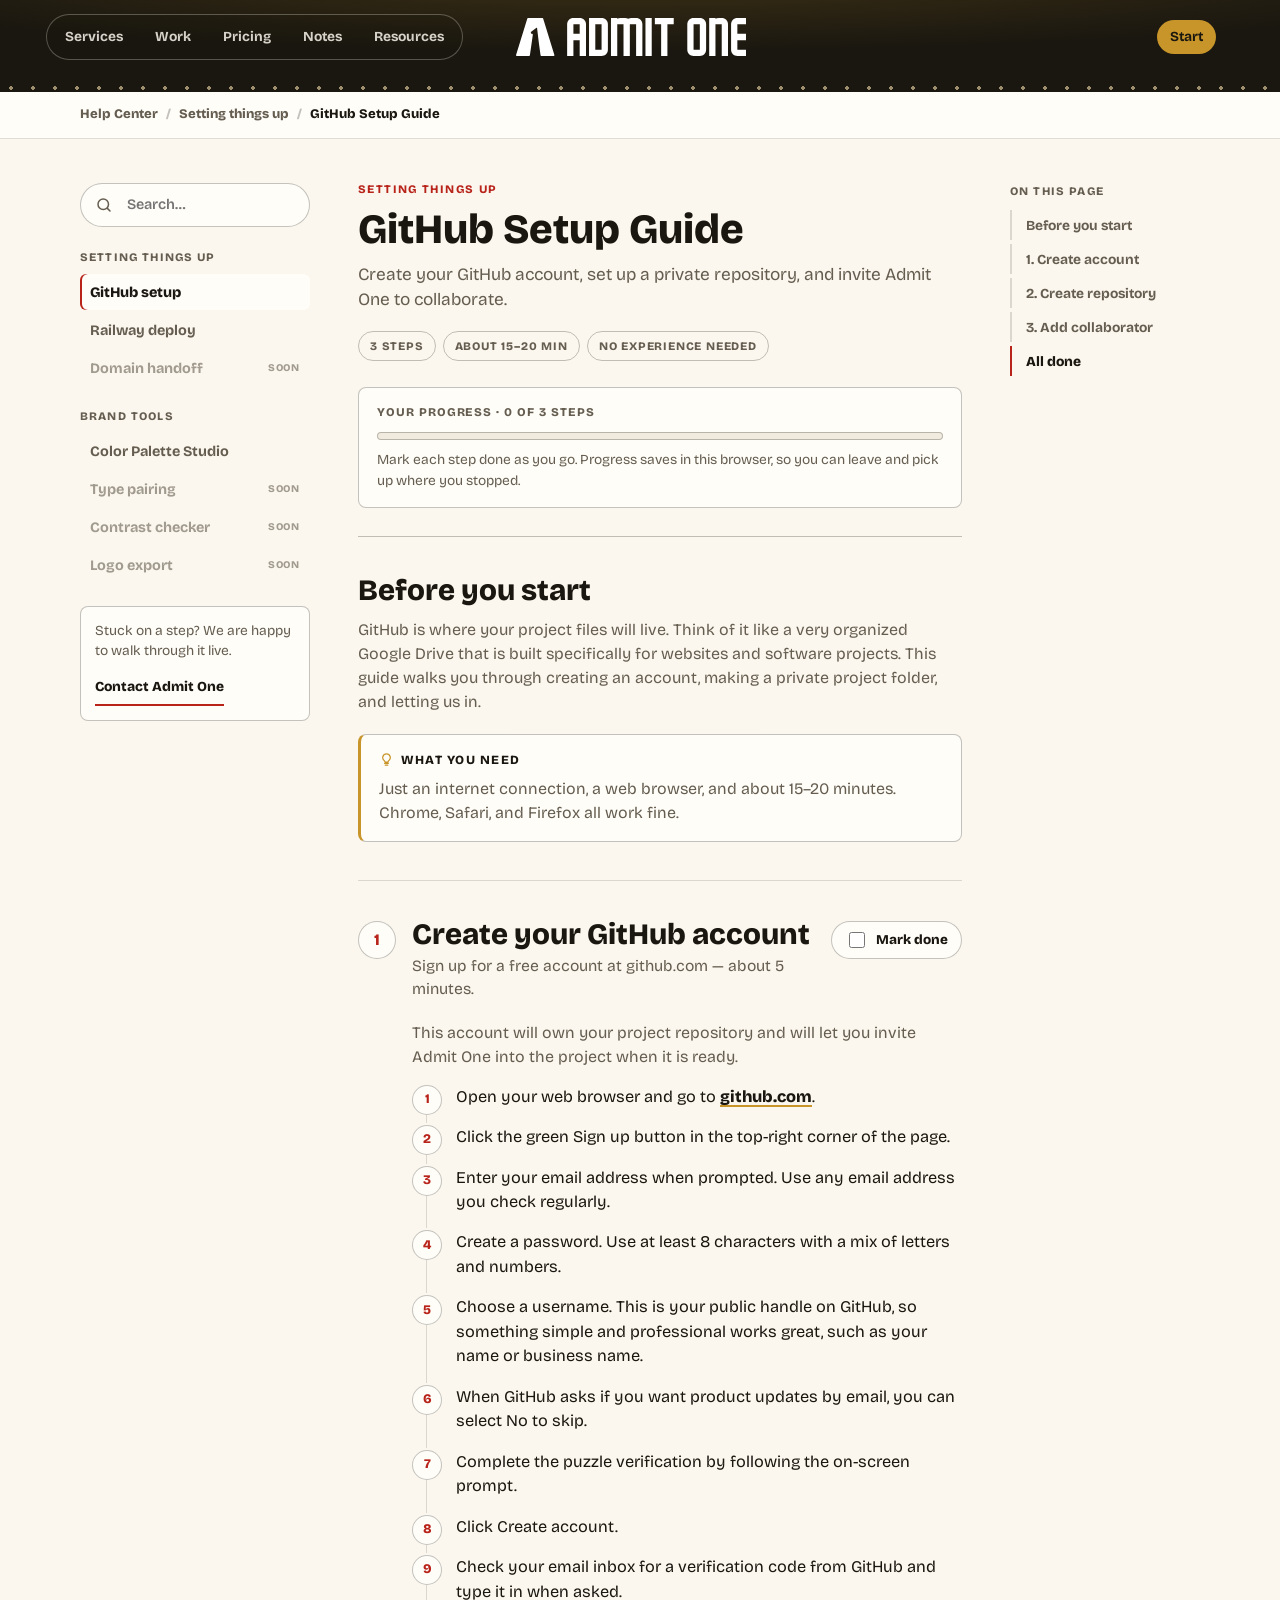
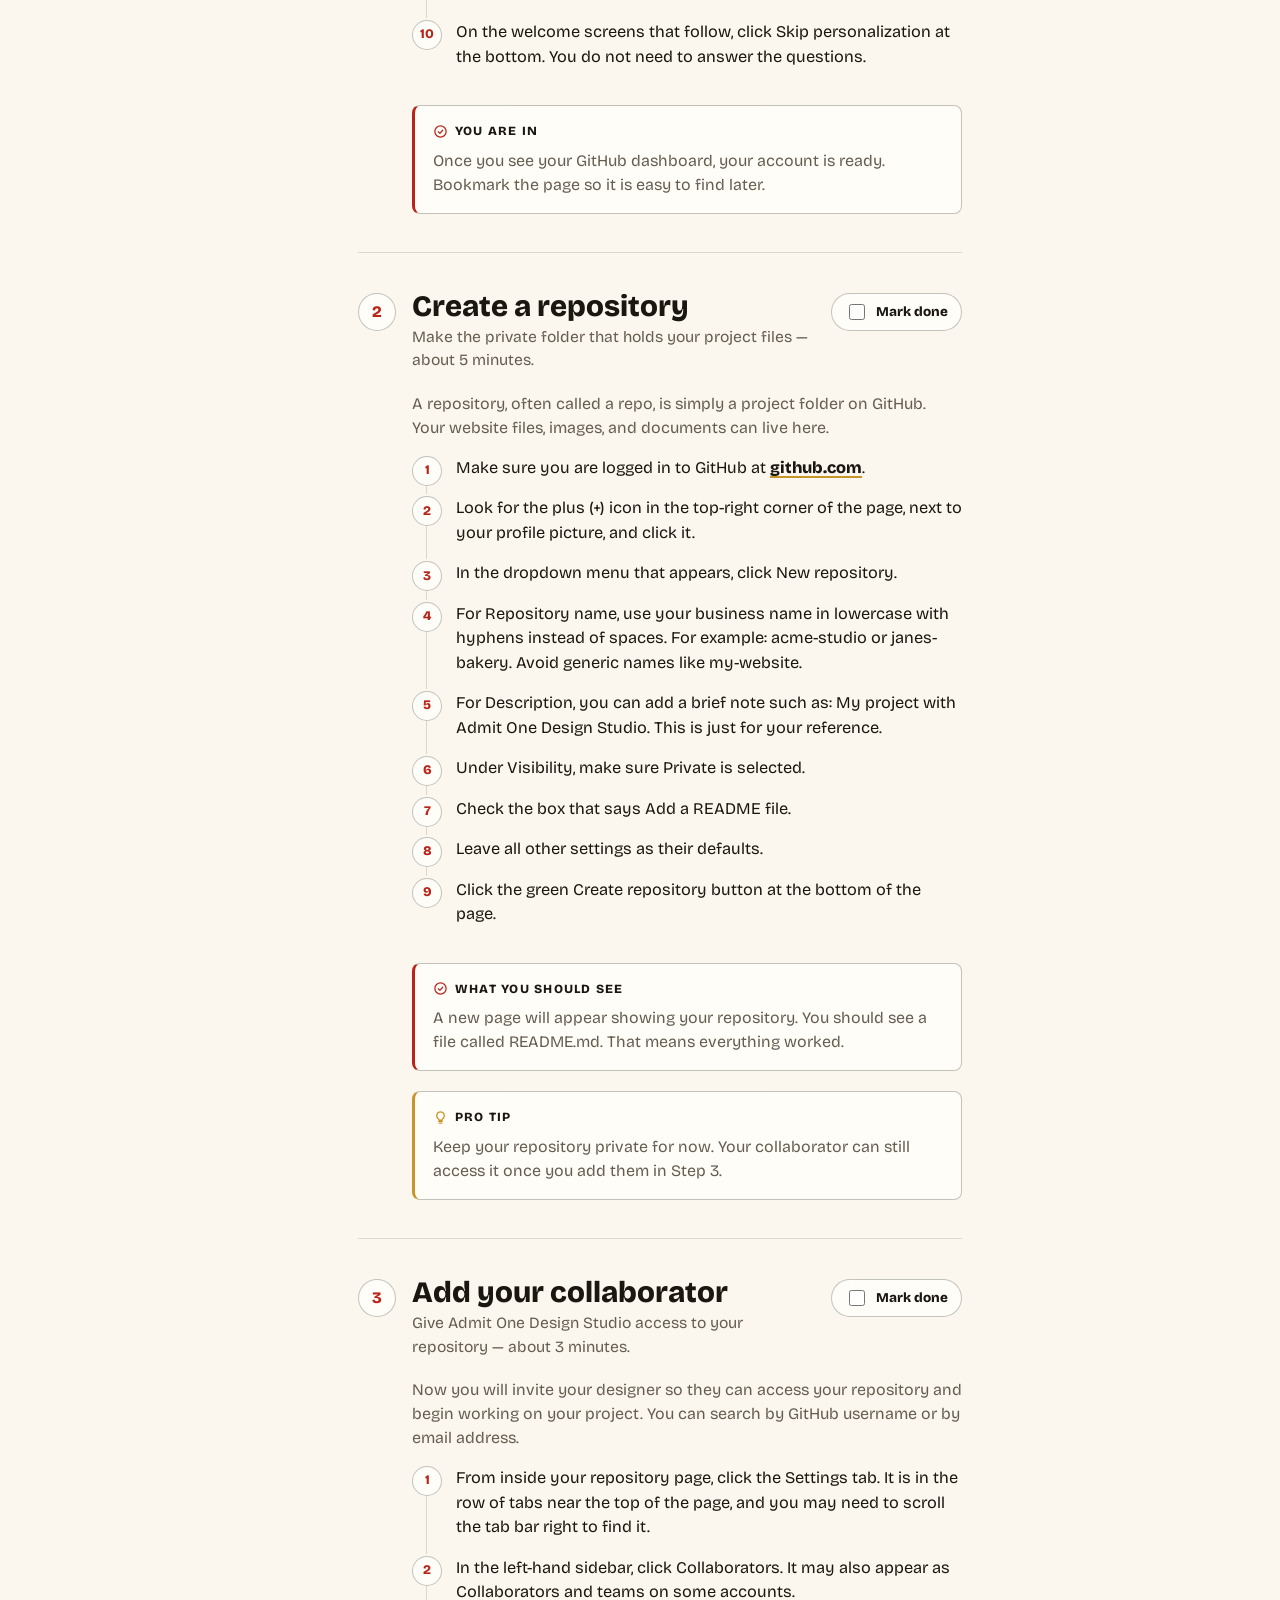
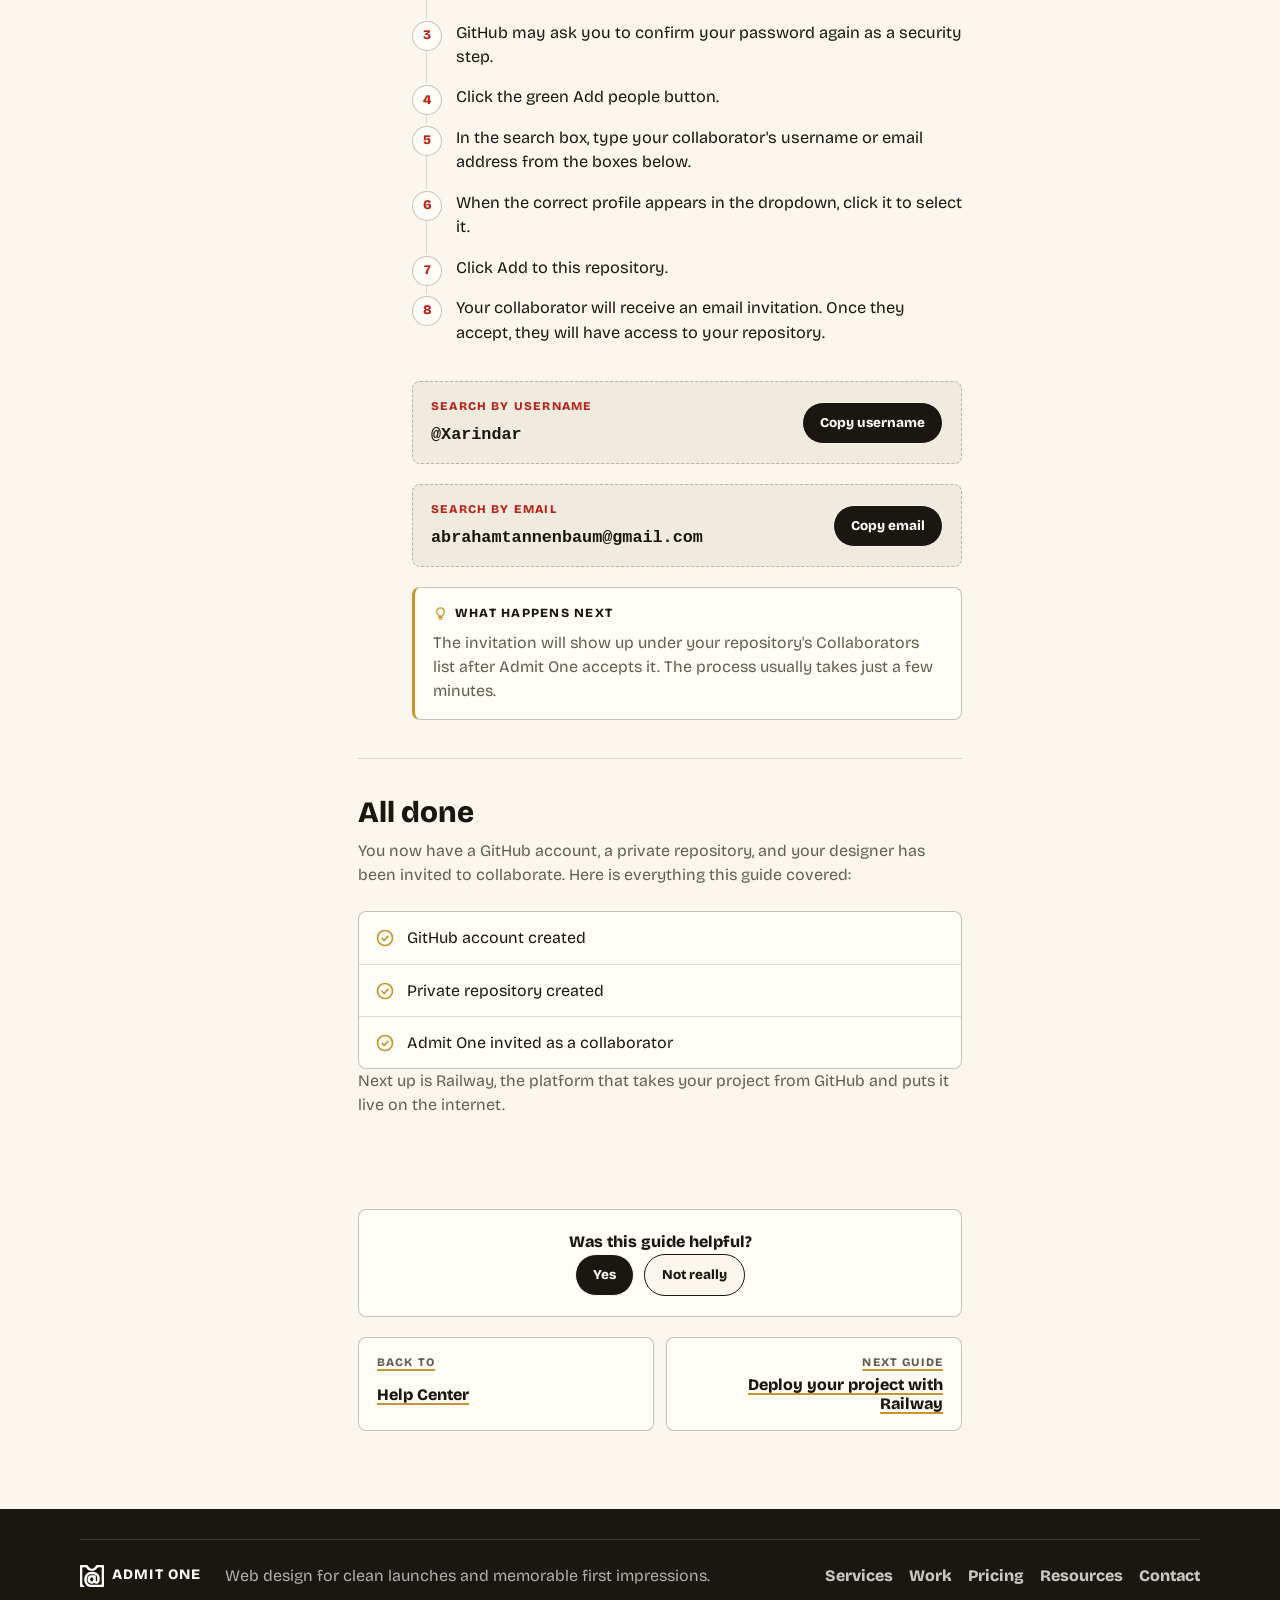
==== commit 5fd158bf: "Rebuild resources as a help center with searchable guides Replace the card-grid resources page and t" ====
--- a/github-setup-guide.html
+++ b/github-setup-guide.html
@@ -3,10 +3,10 @@
   <head>
     <meta charset="utf-8" />
     <meta name="viewport" content="width=device-width, initial-scale=1" />
-    <title>Set up GitHub | Admit One Help Center</title>
+    <title>GitHub Setup Guide | Admit One Help Center</title>
     <meta
       name="description"
-      content="A client-friendly walkthrough for creating a GitHub account, starting a private repository, and inviting Admit One as a collaborator."
+      content="A client-friendly setup guide for creating a GitHub account, starting a private repository, and inviting Admit One as a collaborator."
     />
     <link rel="icon" href="assets/logos/favicon.svg" type="image/svg+xml" />
     <link rel="preconnect" href="https://fonts.googleapis.com" />
@@ -19,13 +19,13 @@
     <link rel="stylesheet" href="css/base.css" />
     <link rel="stylesheet" href="css/header.css" />
     <link rel="stylesheet" href="css/subpage.css" />
-    <link rel="stylesheet" href="css/guide.css?v=help-center" />
+    <link rel="stylesheet" href="css/help-center.css?v=help-center" />
     <link rel="stylesheet" href="css/footer.css" />
   </head>
   <body>
     <a class="skip-link" href="#main">Skip to guide</a>
 
-    <div class="subpage-hero guide-subpage-hero">
+    <div class="subpage-hero help-article-band">
       <header class="site-header">
         <nav class="nav" aria-label="Primary navigation">
           <div class="nav-spacer" aria-hidden="true"></div>
@@ -54,329 +54,412 @@
               <a href="index.html#work">Work</a>
               <a href="index.html#pricing">Pricing</a>
               <a href="index.html#notes">Notes</a>
-              <a href="resources.html">Help</a>
+              <a href="resources.html">Resources</a>
             </div>
             <a class="nav-cta" href="index.html#contact">Start</a>
           </div>
         </nav>
       </header>
-
-      <div class="section guide-intro">
-        <nav class="guide-crumbs" aria-label="Breadcrumb">
-          <a href="resources.html">Help Center</a>
-          <span aria-hidden="true">/</span>
-          <a href="resources.html#setup-guides">Setup guides</a>
-          <span aria-hidden="true">/</span>
-          <span aria-current="page">GitHub</span>
-        </nav>
-        <h1>Set up GitHub</h1>
-        <p class="lead">
-          Create your account, start a private repository for the project, and invite Admit One to
-          collaborate.
-        </p>
-        <div class="guide-meta" aria-label="Guide details">
-          <span class="guide-meta-no">Guide No. 01</span>
-          <span>3 steps</span>
-          <span>15&ndash;20 min</span>
-          <span>Updated July 2026</span>
-        </div>
-      </div>
     </div>
 
+    <div class="help-breadcrumb-bar">
+      <nav class="help-breadcrumbs" aria-label="Breadcrumb">
+        <a href="resources.html">Help Center</a>
+        <span class="crumb-sep" aria-hidden="true">/</span>
+        <a href="resources.html">Setting things up</a>
+        <span class="crumb-sep" aria-hidden="true">/</span>
+        <span aria-current="page">GitHub Setup Guide</span>
+      </nav>
+    </div>
+
     <main id="main">
-      <section class="section guide-shell" data-guide-progress data-guide-key="github-setup">
-        <aside class="guide-sidebar" aria-label="Guide navigation">
-          <div class="guide-progress">
-            <div class="guide-progress-label">
-              <span>Your progress</span>
-              <span data-progress-count>0 of 3 steps</span>
-            </div>
-            <div
-              class="guide-progress-track"
-              role="progressbar"
-              aria-label="Guide progress"
-              aria-valuemin="0"
-              aria-valuemax="100"
-              aria-valuenow="0"
-              data-progress-bar
-            >
-              <span></span>
-            </div>
-            <p class="guide-progress-hint">Saved in this browser, so you can leave and come back.</p>
+      <div class="section help-shell">
+        <aside class="help-sidebar" aria-label="Help Center navigation">
+          <details class="help-sidebar-browse" open>
+            <summary>Browse the Help Center</summary>
+            <div class="help-sidebar-browse-body">
+              <form class="help-search" data-help-search role="search" aria-label="Search the help center">
+                <div class="help-search-field">
+                  <svg viewBox="0 0 24 24" fill="none" stroke="currentColor" stroke-width="2" stroke-linecap="round" aria-hidden="true">
+                    <circle cx="11" cy="11" r="7" />
+                    <path d="m20 20-3.5-3.5" />
+                  </svg>
+                  <input
+                    type="search"
+                    data-help-search-input
+                    placeholder="Search&hellip;"
+                    aria-label="Search guides and tools"
+                    autocomplete="off"
+                  />
+                </div>
+                <ul class="help-search-results" data-help-search-results role="listbox" aria-label="Search results" hidden></ul>
+              </form>
+
+              <nav class="help-nav-group" aria-label="Setting things up">
+                <p>Setting things up</p>
+                <a href="github-setup-guide.html" aria-current="page">GitHub setup</a>
+                <a href="railway-setup-guide.html">Railway deploy</a>
+                <span class="help-nav-soon">Domain handoff <small>Soon</small></span>
+              </nav>
+
+              <nav class="help-nav-group" aria-label="Brand tools">
+                <p>Brand tools</p>
+                <a href="palette.html">Color Palette Studio</a>
+                <span class="help-nav-soon">Type pairing <small>Soon</small></span>
+                <span class="help-nav-soon">Contrast checker <small>Soon</small></span>
+                <span class="help-nav-soon">Logo export <small>Soon</small></span>
+              </nav>
+            </div>
+          </details>
+
+          <div class="help-sidebar-contact">
+            <p>Stuck on a step? We are happy to walk through it live.</p>
+            <a href="index.html#contact">Contact Admit One</a>
           </div>
-
-          <nav class="guide-toc" aria-label="On this page" data-guide-toc>
-            <p>On this page</p>
-            <a href="#before-you-start">Before you start</a>
-            <a href="#create-account">1. Create account</a>
-            <a href="#create-repository">2. Create repository</a>
-            <a href="#add-collaborator">3. Add collaborator</a>
-            <a href="#all-done">All done</a>
-          </nav>
-
-          <p class="guide-sidebar-help">
-            Stuck on a step?
-            <a href="mailto:hello@admitone.studio?subject=Stuck%20on%20the%20GitHub%20guide">Email us</a>
-            and a person answers.
-          </p>
         </aside>
 
-        <article class="guide-content">
-          <section class="guide-section" id="before-you-start">
-            <p class="guide-step-kicker">Before you start</p>
-            <h2>Welcome to GitHub</h2>
+        <article class="help-article" data-help-article="github-setup">
+          <header class="help-article-header">
+            <p class="eyebrow">Setting things up</p>
+            <h1>GitHub Setup Guide</h1>
+            <p class="help-article-lead">
+              Create your GitHub account, set up a private repository, and invite Admit One to
+              collaborate.
+            </p>
+            <div class="help-article-chips" aria-label="Guide details">
+              <span>3 steps</span>
+              <span>About 15&ndash;20 min</span>
+              <span>No experience needed</span>
+            </div>
+
+            <div class="help-progress-card">
+              <div class="help-progress-label">
+                <span>Your progress &middot; <span data-progress-count>0 of 3 steps</span></span>
+                <button type="button" data-progress-reset hidden>Start over</button>
+              </div>
+              <div
+                class="help-progress-track"
+                role="progressbar"
+                aria-label="Guide progress"
+                aria-valuemin="0"
+                aria-valuemax="100"
+                aria-valuenow="0"
+                data-progress-bar
+              >
+                <span></span>
+              </div>
+              <p class="help-progress-hint">
+                Mark each step done as you go. Progress saves in this browser, so you can leave and
+                pick up where you stopped.
+              </p>
+            </div>
+          </header>
+
+          <section class="help-section" id="before-you-start">
+            <h2>Before you start</h2>
             <p>
               GitHub is where your project files will live. Think of it like a very organized Google
-              Drive that is built specifically for websites and software projects.
-            </p>
-
-            <div class="guide-callout">
-              <strong>What you need</strong>
+              Drive that is built specifically for websites and software projects. This guide walks
+              you through creating an account, making a private project folder, and letting us in.
+            </p>
+
+            <div class="help-callout">
+              <strong>
+                <svg viewBox="0 0 24 24" fill="none" stroke="currentColor" stroke-width="2" stroke-linecap="round" stroke-linejoin="round" aria-hidden="true">
+                  <path d="M9 18h6M10 21h4M12 3a6 6 0 0 1 3.5 10.9c-.7.5-1 1.3-1 2.1h-5c0-.8-.3-1.6-1-2.1A6 6 0 0 1 12 3Z" />
+                </svg>
+                What you need
+              </strong>
               <p>
-                An internet connection, a web browser, and about 15&ndash;20 minutes. Chrome,
+                Just an internet connection, a web browser, and about 15&ndash;20 minutes. Chrome,
                 Safari, and Firefox all work fine.
               </p>
             </div>
-
-            <ol class="guide-plan guide-plan-three" aria-label="Guide steps and estimated time">
+          </section>
+
+          <section class="help-step" id="create-account">
+            <div class="help-step-head">
+              <span class="help-step-num" aria-hidden="true">1</span>
+              <div>
+                <h2>Create your GitHub account</h2>
+                <p>Sign up for a free account at github.com &mdash; about 5 minutes.</p>
+              </div>
+              <label class="help-step-check">
+                <input type="checkbox" value="create-account" data-progress-step />
+                <span>Mark done</span>
+              </label>
+            </div>
+
+            <div class="help-step-body">
+              <p>
+                This account will own your project repository and will let you invite Admit One into
+                the project when it is ready.
+              </p>
+
+              <ol class="help-instructions">
+                <li>Open your web browser and go to <a href="https://github.com">github.com</a>.</li>
+                <li>Click the green Sign up button in the top-right corner of the page.</li>
+                <li>Enter your email address when prompted. Use any email address you check regularly.</li>
+                <li>Create a password. Use at least 8 characters with a mix of letters and numbers.</li>
+                <li>
+                  Choose a username. This is your public handle on GitHub, so something simple and
+                  professional works great, such as your name or business name.
+                </li>
+                <li>When GitHub asks if you want product updates by email, you can select No to skip.</li>
+                <li>Complete the puzzle verification by following the on-screen prompt.</li>
+                <li>Click Create account.</li>
+                <li>Check your email inbox for a verification code from GitHub and type it in when asked.</li>
+                <li>
+                  On the welcome screens that follow, click Skip personalization at the bottom. You do
+                  not need to answer the questions.
+                </li>
+              </ol>
+
+              <div class="help-callout is-check">
+                <strong>
+                  <svg viewBox="0 0 24 24" fill="none" stroke="currentColor" stroke-width="2" stroke-linecap="round" stroke-linejoin="round" aria-hidden="true">
+                    <circle cx="12" cy="12" r="9" />
+                    <path d="m8.5 12.5 2.5 2.5 4.5-5" />
+                  </svg>
+                  You are in
+                </strong>
+                <p>
+                  Once you see your GitHub dashboard, your account is ready. Bookmark the page so it
+                  is easy to find later.
+                </p>
+              </div>
+            </div>
+          </section>
+
+          <section class="help-step" id="create-repository">
+            <div class="help-step-head">
+              <span class="help-step-num" aria-hidden="true">2</span>
+              <div>
+                <h2>Create a repository</h2>
+                <p>Make the private folder that holds your project files &mdash; about 5 minutes.</p>
+              </div>
+              <label class="help-step-check">
+                <input type="checkbox" value="create-repository" data-progress-step />
+                <span>Mark done</span>
+              </label>
+            </div>
+
+            <div class="help-step-body">
+              <p>
+                A repository, often called a repo, is simply a project folder on GitHub. Your website
+                files, images, and documents can live here.
+              </p>
+
+              <ol class="help-instructions">
+                <li>Make sure you are logged in to GitHub at <a href="https://github.com">github.com</a>.</li>
+                <li>
+                  Look for the plus (+) icon in the top-right corner of the page, next to your profile
+                  picture, and click it.
+                </li>
+                <li>In the dropdown menu that appears, click New repository.</li>
+                <li>
+                  For Repository name, use your business name in lowercase with hyphens instead of
+                  spaces. For example: acme-studio or janes-bakery. Avoid generic names like
+                  my-website.
+                </li>
+                <li>
+                  For Description, you can add a brief note such as: My project with Admit One Design
+                  Studio. This is just for your reference.
+                </li>
+                <li>Under Visibility, make sure Private is selected.</li>
+                <li>Check the box that says Add a README file.</li>
+                <li>Leave all other settings as their defaults.</li>
+                <li>Click the green Create repository button at the bottom of the page.</li>
+              </ol>
+
+              <div class="help-callout is-check">
+                <strong>
+                  <svg viewBox="0 0 24 24" fill="none" stroke="currentColor" stroke-width="2" stroke-linecap="round" stroke-linejoin="round" aria-hidden="true">
+                    <circle cx="12" cy="12" r="9" />
+                    <path d="m8.5 12.5 2.5 2.5 4.5-5" />
+                  </svg>
+                  What you should see
+                </strong>
+                <p>
+                  A new page will appear showing your repository. You should see a file called
+                  README.md. That means everything worked.
+                </p>
+              </div>
+
+              <div class="help-callout">
+                <strong>
+                  <svg viewBox="0 0 24 24" fill="none" stroke="currentColor" stroke-width="2" stroke-linecap="round" stroke-linejoin="round" aria-hidden="true">
+                    <path d="M9 18h6M10 21h4M12 3a6 6 0 0 1 3.5 10.9c-.7.5-1 1.3-1 2.1h-5c0-.8-.3-1.6-1-2.1A6 6 0 0 1 12 3Z" />
+                  </svg>
+                  Pro tip
+                </strong>
+                <p>
+                  Keep your repository private for now. Your collaborator can still access it once you
+                  add them in Step 3.
+                </p>
+              </div>
+            </div>
+          </section>
+
+          <section class="help-step" id="add-collaborator">
+            <div class="help-step-head">
+              <span class="help-step-num" aria-hidden="true">3</span>
+              <div>
+                <h2>Add your collaborator</h2>
+                <p>Give Admit One Design Studio access to your repository &mdash; about 3 minutes.</p>
+              </div>
+              <label class="help-step-check">
+                <input type="checkbox" value="add-collaborator" data-progress-step />
+                <span>Mark done</span>
+              </label>
+            </div>
+
+            <div class="help-step-body">
+              <p>
+                Now you will invite your designer so they can access your repository and begin working
+                on your project. You can search by GitHub username or by email address.
+              </p>
+
+              <ol class="help-instructions">
+                <li>
+                  From inside your repository page, click the Settings tab. It is in the row of tabs
+                  near the top of the page, and you may need to scroll the tab bar right to find it.
+                </li>
+                <li>
+                  In the left-hand sidebar, click Collaborators. It may also appear as Collaborators
+                  and teams on some accounts.
+                </li>
+                <li>GitHub may ask you to confirm your password again as a security step.</li>
+                <li>Click the green Add people button.</li>
+                <li>In the search box, type your collaborator's username or email address from the boxes below.</li>
+                <li>When the correct profile appears in the dropdown, click it to select it.</li>
+                <li>Click Add to this repository.</li>
+                <li>
+                  Your collaborator will receive an email invitation. Once they accept, they will have
+                  access to your repository.
+                </li>
+              </ol>
+
+              <div class="help-copy-box">
+                <div>
+                  <span>Search by username</span>
+                  <strong>@Xarindar</strong>
+                </div>
+                <button
+                  class="button button-dark"
+                  type="button"
+                  data-copy-value="@Xarindar"
+                  data-copy-message="Username copied"
+                >
+                  Copy username
+                </button>
+              </div>
+
+              <div class="help-copy-box">
+                <div>
+                  <span>Search by email</span>
+                  <strong>abrahamtannenbaum@gmail.com</strong>
+                </div>
+                <button
+                  class="button button-dark"
+                  type="button"
+                  data-copy-value="abrahamtannenbaum@gmail.com"
+                  data-copy-message="Email copied"
+                >
+                  Copy email
+                </button>
+              </div>
+
+              <div class="help-callout">
+                <strong>
+                  <svg viewBox="0 0 24 24" fill="none" stroke="currentColor" stroke-width="2" stroke-linecap="round" stroke-linejoin="round" aria-hidden="true">
+                    <path d="M9 18h6M10 21h4M12 3a6 6 0 0 1 3.5 10.9c-.7.5-1 1.3-1 2.1h-5c0-.8-.3-1.6-1-2.1A6 6 0 0 1 12 3Z" />
+                  </svg>
+                  What happens next
+                </strong>
+                <p>
+                  The invitation will show up under your repository's Collaborators list after Admit
+                  One accepts it. The process usually takes just a few minutes.
+                </p>
+              </div>
+            </div>
+          </section>
+
+          <section class="help-section" id="all-done">
+            <h2>All done</h2>
+            <p>
+              You now have a GitHub account, a private repository, and your designer has been invited
+              to collaborate. Here is everything this guide covered:
+            </p>
+
+            <ul class="help-complete-list">
               <li>
-                <span>Step 1 &middot; 5 min</span>
-                <strong>Create a GitHub account</strong>
+                <svg viewBox="0 0 24 24" fill="none" stroke="currentColor" stroke-width="2" stroke-linecap="round" stroke-linejoin="round" aria-hidden="true">
+                  <circle cx="12" cy="12" r="9" />
+                  <path d="m8.5 12.5 2.5 2.5 4.5-5" />
+                </svg>
+                GitHub account created
               </li>
               <li>
-                <span>Step 2 &middot; 5 min</span>
-                <strong>Create a repository</strong>
+                <svg viewBox="0 0 24 24" fill="none" stroke="currentColor" stroke-width="2" stroke-linecap="round" stroke-linejoin="round" aria-hidden="true">
+                  <circle cx="12" cy="12" r="9" />
+                  <path d="m8.5 12.5 2.5 2.5 4.5-5" />
+                </svg>
+                Private repository created
               </li>
               <li>
-                <span>Step 3 &middot; 3 min</span>
-                <strong>Add your collaborator</strong>
+                <svg viewBox="0 0 24 24" fill="none" stroke="currentColor" stroke-width="2" stroke-linecap="round" stroke-linejoin="round" aria-hidden="true">
+                  <circle cx="12" cy="12" r="9" />
+                  <path d="m8.5 12.5 2.5 2.5 4.5-5" />
+                </svg>
+                Admit One invited as a collaborator
               </li>
-            </ol>
+            </ul>
+
+            <p>
+              Next up is Railway, the platform that takes your project from GitHub and puts it live on
+              the internet.
+            </p>
           </section>
 
-          <section class="guide-section" id="create-account">
-            <div class="guide-step-header">
-              <div>
-                <span class="guide-step-kicker">Step 1</span>
-                <h2>Create your GitHub account</h2>
-                <p>Sign up for a free account at github.com.</p>
-              </div>
-              <label class="guide-step-check">
-                <input type="checkbox" data-progress-step />
-                <span>Mark done</span>
-              </label>
-            </div>
-
-            <p>
-              This account will own your project repository and will let you invite Admit One into the
-              project when it is ready.
-            </p>
-
-            <ol class="guide-instructions">
-              <li>Open your web browser and go to <a href="https://github.com">github.com</a>.</li>
-              <li>Click the green Sign up button in the top-right corner of the page.</li>
-              <li>Enter your email address when prompted. Use any email address you check regularly.</li>
-              <li>Create a password. Use at least 8 characters with a mix of letters and numbers.</li>
-              <li>
-                Choose a username. This is your public handle on GitHub, so something simple and
-                professional works great, such as your name or business name.
-              </li>
-              <li>When GitHub asks if you want product updates by email, you can select No to skip.</li>
-              <li>Complete the puzzle verification by following the on-screen prompt.</li>
-              <li>Click Create account.</li>
-              <li>Check your email inbox for a verification code from GitHub and type it in when asked.</li>
-              <li>
-                On the welcome screens that follow, click Skip personalization at the bottom. You do not
-                need to answer the questions.
-              </li>
-            </ol>
-
-            <div class="guide-callout">
-              <strong>You are in</strong>
-              <p>
-                Once you see your GitHub dashboard, your account is ready. Bookmark the page so it is
-                easy to find later.
-              </p>
-            </div>
-          </section>
-
-          <section class="guide-section" id="create-repository">
-            <div class="guide-step-header">
-              <div>
-                <span class="guide-step-kicker">Step 2</span>
-                <h2>Create a repository</h2>
-                <p>A repository is the folder that holds your project files.</p>
-              </div>
-              <label class="guide-step-check">
-                <input type="checkbox" data-progress-step />
-                <span>Mark done</span>
-              </label>
-            </div>
-
-            <p>
-              A repository, often called a repo, is simply a project folder on GitHub. Your website
-              files, images, and documents can live here.
-            </p>
-
-            <ol class="guide-instructions">
-              <li>Make sure you are logged in to GitHub at <a href="https://github.com">github.com</a>.</li>
-              <li>
-                Look for the plus (+) icon in the top-right corner of the page, next to your profile
-                picture, and click it.
-              </li>
-              <li>In the dropdown menu that appears, click New repository.</li>
-              <li>
-                For Repository name, use your business name in lowercase with hyphens instead of spaces.
-                For example: acme-studio or janes-bakery. Avoid generic names like my-website.
-              </li>
-              <li>
-                For Description, you can add a brief note such as: My project with Admit One Design
-                Studio. This is just for your reference.
-              </li>
-              <li>Under Visibility, make sure Private is selected.</li>
-              <li>Check the box that says Add a README file.</li>
-              <li>Leave all other settings as their defaults.</li>
-              <li>Click the green Create repository button at the bottom of the page.</li>
-            </ol>
-
-            <div class="guide-callout">
-              <strong>What you should see</strong>
-              <p>
-                A new page will appear showing your repository. You should see a file called README.md.
-                That means everything worked.
-              </p>
-            </div>
-
-            <div class="guide-callout">
-              <strong>Keep it private</strong>
-              <p>
-                Private is the right setting. Your collaborator can still access the repository once
-                you add them in Step 3.
-              </p>
-            </div>
-          </section>
-
-          <section class="guide-section" id="add-collaborator">
-            <div class="guide-step-header">
-              <div>
-                <span class="guide-step-kicker">Step 3</span>
-                <h2>Add your collaborator</h2>
-                <p>Give Admit One Design Studio access to your repository.</p>
-              </div>
-              <label class="guide-step-check">
-                <input type="checkbox" data-progress-step />
-                <span>Mark done</span>
-              </label>
-            </div>
-
-            <p>
-              Now you will invite your designer so they can access your repository and begin working on
-              your project. You can search by GitHub username or by email address.
-            </p>
-
-            <ol class="guide-instructions">
-              <li>
-                From inside your repository page, click the Settings tab. It is in the row of tabs near
-                the top of the page, and you may need to scroll the tab bar right to find it.
-              </li>
-              <li>
-                In the left-hand sidebar, click Collaborators. It may also appear as Collaborators and
-                teams on some accounts.
-              </li>
-              <li>GitHub may ask you to confirm your password again as a security step.</li>
-              <li>Click the green Add people button.</li>
-              <li>In the search box, type your collaborator's username or email address from the boxes below.</li>
-              <li>When the correct profile appears in the dropdown, click it to select it.</li>
-              <li>Click Add to this repository.</li>
-              <li>
-                Your collaborator will receive an email invitation. Once they accept, they will have
-                access to your repository.
-              </li>
-            </ol>
-
-            <div class="copy-box">
-              <div>
-                <span>Search by username</span>
-                <strong>@Xarindar</strong>
-              </div>
-              <button
-                class="button button-dark"
-                type="button"
-                data-copy-value="@Xarindar"
-                data-copy-message="Username copied"
-              >
-                Copy username
-              </button>
-            </div>
-
-            <div class="copy-box">
-              <div>
-                <span>Search by email</span>
-                <strong>abrahamtannenbaum@gmail.com</strong>
-              </div>
-              <button
-                class="button button-dark"
-                type="button"
-                data-copy-value="abrahamtannenbaum@gmail.com"
-                data-copy-message="Email copied"
-              >
-                Copy email
-              </button>
-            </div>
-
-            <div class="guide-callout">
-              <strong>What happens next</strong>
-              <p>
-                The invitation will show up under your repository's Collaborators list after Admit One
-                accepts it. The process usually takes just a few minutes.
-              </p>
-            </div>
-          </section>
-
-          <section class="guide-section" id="all-done">
-            <p class="guide-step-kicker">All done</p>
-            <h2>That's GitHub handled</h2>
-            <p>
-              You now have a GitHub account, a private repository, and your designer has been invited
-              to collaborate. The Railway guide picks up exactly here.
-            </p>
-
-            <ul class="guide-complete-list">
-              <li><span>1</span>GitHub account created<strong>Complete</strong></li>
-              <li><span>2</span>Private repository created<strong>Complete</strong></li>
-              <li><span>3</span>Collaborator added on GitHub<strong>Complete</strong></li>
-            </ul>
-
-            <div class="guide-feedback" data-guide-feedback>
-              <p class="guide-feedback-question">Did this guide get you all the way there?</p>
-              <div class="guide-feedback-actions">
-                <button class="button button-dark" type="button" data-feedback-yes>Yes, all set</button>
-                <button class="button button-light" type="button" data-feedback-no>Not quite</button>
-              </div>
-              <p class="guide-feedback-note" hidden data-feedback-yes-note>
-                Good to hear. The Railway guide is next when you're ready.
-              </p>
-              <p class="guide-feedback-note" hidden data-feedback-no-note>
-                Sorry about that.
-                <a href="mailto:hello@admitone.studio?subject=The%20GitHub%20guide%20lost%20me">
-                  Tell us where it lost you</a>
-                &mdash; we'll get you unstuck and fix the guide for the next person.
-              </p>
-            </div>
-          </section>
-
-          <nav class="guide-pagination" aria-label="More guides">
-            <a class="guide-page-link is-prev" href="resources.html">
-              <span>Back to</span>
-              <strong>Help Center</strong>
+          <div class="help-feedback" data-help-feedback>
+            <div data-feedback-prompt>
+              <p>Was this guide helpful?</p>
+              <div class="help-feedback-actions">
+                <button class="button button-dark" type="button" data-feedback-vote="yes">Yes</button>
+                <button class="button button-light" type="button" data-feedback-vote="no">Not really</button>
+              </div>
+            </div>
+            <p class="help-feedback-response" data-feedback-thanks hidden>
+              Thanks! Glad it helped.
+            </p>
+            <p class="help-feedback-response" data-feedback-sorry hidden>
+              Sorry about that. <a href="index.html#contact">Tell us where you got stuck</a> and we
+              will walk you through it live.
+            </p>
+          </div>
+
+          <nav class="help-pagination" aria-label="Guide navigation">
+            <a href="resources.html">
+              <span class="help-pagination-label">Back to</span>
+              <span class="help-pagination-title">Help Center</span>
             </a>
-            <a class="guide-page-link is-next" href="railway-setup-guide.html">
-              <span>Next guide</span>
-              <strong>Set up Railway</strong>
+            <a class="is-next" href="railway-setup-guide.html">
+              <span class="help-pagination-label">Next guide</span>
+              <span class="help-pagination-title">Deploy your project with Railway</span>
             </a>
           </nav>
         </article>
-      </section>
+
+        <nav class="help-toc" data-toc aria-label="On this page">
+          <p>On this page</p>
+          <a href="#before-you-start">Before you start</a>
+          <a href="#create-account" data-toc-step="create-account">1. Create account</a>
+          <a href="#create-repository" data-toc-step="create-repository">2. Create repository</a>
+          <a href="#add-collaborator" data-toc-step="add-collaborator">3. Add collaborator</a>
+          <a href="#all-done">All done</a>
+        </nav>
+      </div>
     </main>
 
     <footer class="footer">
@@ -392,15 +475,16 @@
           <a href="index.html#services">Services</a>
           <a href="index.html#work">Work</a>
           <a href="index.html#pricing">Pricing</a>
-          <a href="resources.html">Help Center</a>
+          <a href="resources.html">Resources</a>
           <a href="index.html#contact">Contact</a>
         </nav>
       </div>
     </footer>
 
-    <div class="guide-toast" role="status" aria-live="polite" data-guide-toast></div>
+    <div class="help-toast" role="status" aria-live="polite" data-help-toast></div>
 
     <script src="js/main.js?v=menu-morph"></script>
-    <script src="js/guide.js?v=help-center"></script>
+    <script src="js/help-center.js?v=help-center"></script>
+    <script src="js/help-article.js?v=help-center"></script>
   </body>
 </html>
--- a/css/help-center.css
+++ b/css/help-center.css
@@ -0,0 +1,1319 @@
+/* Admit One Help Center: the hub page (search + browsable collections) and
+   the article layout (breadcrumbs, collection nav, article, on-this-page rail). */
+
+/* ---- Hub hero with search ------------------------------------------------ */
+
+.help-hero .page-intro {
+  padding-bottom: 64px;
+}
+
+.help-hero .page-intro h1 {
+  font-size: 3.4rem;
+}
+
+.help-hero .lead {
+  margin-bottom: 0;
+}
+
+/* ---- Search component ----------------------------------------------------- */
+
+.help-search {
+  position: relative;
+  max-width: 620px;
+  margin: 28px auto 0;
+}
+
+.help-search-field {
+  display: grid;
+  grid-template-columns: auto minmax(0, 1fr);
+  align-items: center;
+  gap: 12px;
+  padding: 0 20px;
+  border: 1px solid var(--line-strong);
+  border-radius: 999px;
+  background: var(--paper);
+  color: var(--black);
+  box-shadow: var(--shadow);
+}
+
+.help-search-field svg {
+  width: 18px;
+  height: 18px;
+  color: var(--muted);
+}
+
+.help-search-field input {
+  min-height: 56px;
+  border: 0;
+  background: transparent;
+  color: var(--black);
+  font-size: 1.02rem;
+  font-weight: 600;
+}
+
+.help-search-field input:focus {
+  outline: 0;
+}
+
+.help-search-field:focus-within {
+  outline: 2px solid var(--gold);
+  outline-offset: 2px;
+}
+
+.help-search-results {
+  position: absolute;
+  left: 0;
+  right: 0;
+  top: calc(100% + 8px);
+  z-index: 60;
+  display: grid;
+  margin: 0;
+  padding: 6px;
+  list-style: none;
+  border: 1px solid var(--line-strong);
+  border-radius: var(--radius);
+  background: var(--paper);
+  box-shadow: var(--shadow);
+  text-align: left;
+}
+
+.help-search-results[hidden] {
+  display: none;
+}
+
+.help-search-result {
+  display: grid;
+  gap: 3px;
+  padding: 10px 12px;
+  border-radius: 6px;
+  color: var(--black);
+}
+
+a.help-search-result:hover,
+a.help-search-result:focus-visible,
+a.help-search-result.is-active {
+  background: var(--paper-2);
+  outline: 0;
+}
+
+.help-search-result.is-soon {
+  opacity: 0.62;
+}
+
+.help-search-result-title {
+  font-weight: 800;
+  font-size: 0.96rem;
+  line-height: 1.2;
+}
+
+.help-search-result-meta {
+  color: var(--muted);
+  font-size: 0.74rem;
+  font-weight: 800;
+  text-transform: uppercase;
+  letter-spacing: 0.08em;
+}
+
+.help-search-empty {
+  padding: 14px 12px;
+  color: var(--muted);
+  font-size: 0.94rem;
+}
+
+.help-search-empty a {
+  color: var(--black);
+  font-weight: 800;
+  text-decoration: underline;
+  text-decoration-color: var(--gold);
+  text-decoration-thickness: 2px;
+  text-underline-offset: 0.18em;
+}
+
+/* Popular-topic chips under the hero search. */
+.help-popular {
+  display: flex;
+  flex-wrap: wrap;
+  justify-content: center;
+  align-items: center;
+  gap: 8px;
+  margin-top: 18px;
+}
+
+.help-popular span {
+  color: rgba(251, 247, 238, 0.62);
+  font-size: 0.74rem;
+  font-weight: 800;
+  text-transform: uppercase;
+  letter-spacing: 0.1em;
+}
+
+.help-popular a {
+  min-height: 32px;
+  display: inline-flex;
+  align-items: center;
+  padding: 0 13px;
+  border: 1px solid rgba(251, 247, 238, 0.28);
+  border-radius: 999px;
+  color: rgba(251, 247, 238, 0.88);
+  font-size: 0.82rem;
+  font-weight: 800;
+  transition: background-color 150ms ease, color 150ms ease;
+}
+
+.help-popular a:hover,
+.help-popular a:focus-visible {
+  background: var(--gold);
+  border-color: var(--gold);
+  color: var(--black);
+  outline: 0;
+}
+
+/* ---- Hub collections ------------------------------------------------------- */
+
+.help-home {
+  display: grid;
+  gap: 44px;
+}
+
+.help-collection {
+  display: grid;
+  grid-template-columns: minmax(220px, 0.36fr) minmax(0, 1fr);
+  gap: 34px;
+  align-items: start;
+}
+
+.help-collection-head h2 {
+  margin: 0 0 10px;
+  font-size: 1.9rem;
+  line-height: 1;
+  text-align: left;
+}
+
+.help-collection-head .eyebrow {
+  color: var(--red);
+}
+
+.help-collection-head p {
+  margin: 0;
+  color: var(--muted);
+}
+
+.help-article-list {
+  display: grid;
+  margin: 0;
+  padding: 0;
+  list-style: none;
+  border: 1px solid var(--line-strong);
+  border-radius: var(--radius);
+  background: var(--paper);
+  overflow: hidden;
+}
+
+.help-article-list li + li {
+  border-top: 1px solid var(--line);
+}
+
+.help-article-row {
+  display: grid;
+  grid-template-columns: auto minmax(0, 1fr) auto;
+  gap: 16px;
+  align-items: center;
+  padding: 18px 20px;
+  color: var(--black);
+}
+
+a.help-article-row {
+  transition: background-color 150ms ease;
+}
+
+a.help-article-row:hover,
+a.help-article-row:focus-visible {
+  background: var(--paper-2);
+  outline: 0;
+}
+
+a.help-article-row:hover .help-article-arrow,
+a.help-article-row:focus-visible .help-article-arrow {
+  transform: translateX(3px);
+  color: var(--red);
+}
+
+.help-article-icon {
+  width: 40px;
+  height: 40px;
+  display: grid;
+  place-items: center;
+  border: 1px solid var(--line-strong);
+  border-radius: var(--radius);
+  background: var(--warm);
+  color: var(--red);
+}
+
+.help-article-icon svg {
+  width: 19px;
+  height: 19px;
+}
+
+.help-article-copy {
+  display: grid;
+  gap: 3px;
+}
+
+.help-article-copy h3 {
+  margin: 0;
+  font-size: 1.06rem;
+  line-height: 1.2;
+}
+
+.help-article-copy p {
+  margin: 0;
+  color: var(--muted);
+  font-size: 0.92rem;
+}
+
+.help-article-meta {
+  display: flex;
+  flex-wrap: wrap;
+  gap: 6px 12px;
+  margin-top: 4px;
+}
+
+.help-article-meta span {
+  color: var(--muted);
+  font-size: 0.72rem;
+  font-weight: 800;
+  text-transform: uppercase;
+  letter-spacing: 0.07em;
+}
+
+.help-progress-badge {
+  color: var(--gold) !important;
+}
+
+.help-progress-badge.is-complete {
+  color: var(--red) !important;
+}
+
+.help-article-arrow {
+  color: var(--muted);
+  transition: transform 150ms ease, color 150ms ease;
+}
+
+.help-article-arrow svg {
+  width: 16px;
+  height: 16px;
+  display: block;
+}
+
+.help-article-row.is-soon {
+  opacity: 0.66;
+}
+
+.help-soon-pill {
+  align-self: center;
+  padding: 4px 10px;
+  border: 1px solid var(--line-strong);
+  border-radius: 999px;
+  background: var(--paper-2);
+  color: var(--muted);
+  font-size: 0.68rem;
+  font-weight: 800;
+  text-transform: uppercase;
+  letter-spacing: 0.1em;
+  white-space: nowrap;
+}
+
+/* ---- "Still stuck" contact band --------------------------------------------- */
+
+.help-contact-band {
+  display: grid;
+  grid-template-columns: minmax(0, 1fr) auto;
+  gap: 24px;
+  align-items: center;
+  padding: 28px 30px;
+  border: 1px solid var(--black);
+  border-radius: var(--radius);
+  background:
+    radial-gradient(120% 160% at 100% 0%, rgba(200, 149, 42, 0.22), transparent 55%),
+    var(--black);
+  color: var(--warm);
+}
+
+.help-contact-band h2 {
+  margin: 0 0 8px;
+  font-size: 1.7rem;
+  line-height: 1.02;
+  text-align: left;
+}
+
+.help-contact-band p {
+  margin: 0;
+  max-width: 520px;
+  color: rgba(251, 247, 238, 0.74);
+}
+
+.help-contact-band .button {
+  white-space: nowrap;
+}
+
+/* ---- Article pages: slim dark band, breadcrumbs ------------------------------- */
+
+.help-article-band {
+  padding-bottom: 16px;
+}
+
+/* ---- Breadcrumbs -------------------------------------------------------------- */
+
+.help-breadcrumb-bar {
+  border-bottom: 1px solid var(--line);
+  background: var(--paper);
+}
+
+.help-breadcrumbs {
+  width: min(1120px, calc(100% - 32px));
+  margin-inline: auto;
+  display: flex;
+  flex-wrap: wrap;
+  align-items: center;
+  gap: 4px;
+  min-height: 46px;
+  padding: 6px 0;
+}
+
+.help-breadcrumbs a,
+.help-breadcrumbs span {
+  color: var(--muted);
+  font-size: 0.82rem;
+  font-weight: 800;
+}
+
+.help-breadcrumbs a:hover,
+.help-breadcrumbs a:focus-visible {
+  color: var(--black);
+  outline: 0;
+}
+
+.help-breadcrumbs [aria-current="page"] {
+  color: var(--black);
+}
+
+.help-breadcrumbs .crumb-sep {
+  margin: 0 4px;
+  color: var(--line-strong);
+}
+
+/* ---- Article shell: nav / article / on-this-page ------------------------------- */
+
+.help-shell {
+  display: grid;
+  grid-template-columns: minmax(190px, 230px) minmax(0, 1fr) minmax(160px, 190px);
+  gap: 48px;
+  align-items: start;
+  padding-top: 44px;
+}
+
+.help-sidebar {
+  position: sticky;
+  top: 88px;
+  display: grid;
+  gap: 22px;
+  max-height: calc(100vh - 110px);
+  overflow-y: auto;
+  padding-bottom: 4px;
+}
+
+.help-sidebar .help-search {
+  max-width: none;
+  margin: 0;
+}
+
+.help-sidebar .help-search-field {
+  padding: 0 14px;
+  box-shadow: none;
+}
+
+.help-sidebar .help-search-field input {
+  min-height: 42px;
+  font-size: 0.9rem;
+}
+
+.help-nav-group {
+  display: grid;
+  gap: 2px;
+}
+
+.help-nav-group > p {
+  margin: 0 0 6px;
+  color: var(--muted);
+  font-size: 0.72rem;
+  font-weight: 800;
+  text-transform: uppercase;
+  letter-spacing: 0.1em;
+}
+
+.help-nav-group a,
+.help-nav-group .help-nav-soon {
+  min-height: 36px;
+  display: flex;
+  align-items: center;
+  gap: 8px;
+  border-radius: 6px;
+  padding: 6px 10px;
+  color: var(--muted);
+  font-size: 0.9rem;
+  font-weight: 700;
+  line-height: 1.2;
+}
+
+.help-nav-group a:hover,
+.help-nav-group a:focus-visible {
+  background: var(--paper);
+  color: var(--black);
+  outline: 0;
+}
+
+.help-nav-group a[aria-current="page"] {
+  background: var(--paper);
+  color: var(--black);
+  font-weight: 800;
+  box-shadow: inset 2px 0 0 var(--red);
+}
+
+.help-nav-soon {
+  opacity: 0.6;
+}
+
+.help-nav-soon small {
+  margin-left: auto;
+  font-size: 0.64rem;
+  font-weight: 800;
+  text-transform: uppercase;
+  letter-spacing: 0.08em;
+}
+
+.help-sidebar-contact {
+  padding: 14px;
+  border: 1px solid var(--line-strong);
+  border-radius: var(--radius);
+  background: var(--paper);
+}
+
+.help-sidebar-contact p {
+  margin: 0 0 10px;
+  color: var(--muted);
+  font-size: 0.86rem;
+}
+
+.help-sidebar-contact a {
+  display: inline-flex;
+  align-items: center;
+  min-height: 34px;
+  border-bottom: 2px solid var(--red);
+  color: var(--black);
+  font-size: 0.86rem;
+  font-weight: 800;
+}
+
+/* ---- Article ---------------------------------------------------------------------- */
+
+.help-article {
+  min-width: 0;
+}
+
+.help-article-header {
+  padding-bottom: 28px;
+  border-bottom: 1px solid var(--line-strong);
+}
+
+.help-article-header .eyebrow {
+  color: var(--red);
+}
+
+.help-article-header h1 {
+  margin: 0 0 12px;
+  max-width: none;
+  font-size: 2.6rem;
+  line-height: 0.98;
+}
+
+.help-article-header .help-article-lead {
+  margin: 0;
+  max-width: 640px;
+  color: var(--muted);
+  font-size: 1.08rem;
+}
+
+.help-article-chips {
+  display: flex;
+  flex-wrap: wrap;
+  gap: 7px;
+  margin-top: 18px;
+}
+
+.help-article-chips span {
+  min-height: 30px;
+  display: inline-flex;
+  align-items: center;
+  gap: 6px;
+  border: 1px solid var(--line-strong);
+  border-radius: 999px;
+  padding: 0 11px;
+  color: var(--muted);
+  font-size: 0.72rem;
+  font-weight: 800;
+  text-transform: uppercase;
+  letter-spacing: 0.07em;
+}
+
+/* Progress summary card at the top of a guide. */
+.help-progress-card {
+  display: grid;
+  gap: 10px;
+  margin-top: 26px;
+  padding: 16px 18px;
+  border: 1px solid var(--line-strong);
+  border-radius: var(--radius);
+  background: var(--paper);
+}
+
+.help-progress-label {
+  display: flex;
+  align-items: center;
+  justify-content: space-between;
+  gap: 10px;
+  color: var(--muted);
+  font-size: 0.74rem;
+  font-weight: 800;
+  text-transform: uppercase;
+  letter-spacing: 0.08em;
+}
+
+.help-progress-label button {
+  min-height: 26px;
+  padding: 0 4px;
+  background: transparent;
+  border-bottom: 2px solid var(--red);
+  color: var(--black);
+  font-size: 0.72rem;
+  font-weight: 800;
+  text-transform: uppercase;
+  letter-spacing: 0.06em;
+  cursor: pointer;
+}
+
+.help-progress-label button:focus-visible {
+  outline: 2px solid var(--gold);
+  outline-offset: 2px;
+}
+
+.help-progress-track {
+  height: 8px;
+  overflow: hidden;
+  border: 1px solid var(--line-strong);
+  border-radius: 999px;
+  background: var(--paper-2);
+}
+
+.help-progress-track span {
+  display: block;
+  width: var(--help-progress, 0%);
+  height: 100%;
+  background: var(--gold);
+  transition: width 180ms ease;
+}
+
+.help-progress-hint {
+  margin: 0;
+  color: var(--muted);
+  font-size: 0.86rem;
+}
+
+/* Sections and steps. */
+.help-section,
+.help-step {
+  scroll-margin-top: 96px;
+  padding: 38px 0;
+  border-top: 1px solid var(--line);
+}
+
+.help-section:first-of-type {
+  border-top: 0;
+}
+
+.help-article h2 {
+  margin: 0 0 12px;
+  max-width: none;
+  font-size: 1.85rem;
+  line-height: 1.02;
+  text-align: left;
+}
+
+.help-article p {
+  max-width: 680px;
+  color: var(--muted);
+}
+
+.help-article a:not(.button) {
+  color: var(--black);
+  font-weight: 800;
+  text-decoration: underline;
+  text-decoration-color: var(--gold);
+  text-decoration-thickness: 2px;
+  text-underline-offset: 0.18em;
+}
+
+.help-step-head {
+  display: grid;
+  grid-template-columns: auto minmax(0, 1fr) auto;
+  gap: 16px;
+  align-items: start;
+  margin-bottom: 20px;
+}
+
+.help-step-num {
+  width: 38px;
+  height: 38px;
+  display: grid;
+  place-items: center;
+  margin-top: 2px;
+  border: 1px solid var(--line-strong);
+  border-radius: 50%;
+  background: var(--paper);
+  color: var(--red);
+  font-size: 1rem;
+  font-weight: 800;
+  transition: background-color 150ms ease, color 150ms ease, border-color 150ms ease;
+}
+
+.help-step.is-done .help-step-num {
+  background: var(--gold);
+  border-color: var(--gold);
+  color: var(--black);
+}
+
+.help-step-head h2 {
+  margin-bottom: 4px;
+}
+
+.help-step-head > div > p {
+  margin: 0;
+  font-size: 0.98rem;
+}
+
+.help-step-check {
+  display: inline-flex;
+  align-items: center;
+  gap: 8px;
+  min-height: 38px;
+  margin-top: 2px;
+  padding: 0 13px;
+  border: 1px solid var(--line-strong);
+  border-radius: 999px;
+  background: var(--paper);
+  color: var(--black);
+  font-size: 0.84rem;
+  font-weight: 800;
+  cursor: pointer;
+  white-space: nowrap;
+  transition: background-color 150ms ease, border-color 150ms ease;
+}
+
+.help-step.is-done .help-step-check {
+  background: var(--gold);
+  border-color: var(--gold);
+}
+
+.help-step-check input {
+  width: 16px;
+  height: 16px;
+  accent-color: var(--red);
+}
+
+.help-step-check:focus-within {
+  outline: 2px solid var(--gold);
+  outline-offset: 2px;
+}
+
+.help-step-body {
+  padding-left: 54px;
+}
+
+/* Numbered instructions. */
+.help-instructions {
+  max-width: 680px;
+  margin: 0;
+  padding: 0;
+  list-style: none;
+  counter-reset: help-step;
+}
+
+.help-instructions li {
+  position: relative;
+  min-height: 40px;
+  margin: 0;
+  padding: 0 0 16px 44px;
+  color: var(--black);
+  font-size: 1.02rem;
+}
+
+.help-instructions li::before {
+  counter-increment: help-step;
+  content: counter(help-step);
+  position: absolute;
+  left: 0;
+  top: 0;
+  width: 28px;
+  height: 28px;
+  display: grid;
+  place-items: center;
+  border: 1px solid var(--line-strong);
+  border-radius: 50%;
+  background: var(--paper);
+  color: var(--red);
+  font-size: 0.82rem;
+  font-weight: 800;
+}
+
+.help-instructions li:not(:last-child)::after {
+  content: "";
+  position: absolute;
+  left: 14px;
+  top: 30px;
+  bottom: 2px;
+  width: 1px;
+  background: var(--line);
+}
+
+/* Callouts with a typed label. */
+.help-callout {
+  display: grid;
+  gap: 8px;
+  max-width: 680px;
+  margin-top: 20px;
+  padding: 16px 18px;
+  border: 1px solid var(--line-strong);
+  border-left: 3px solid var(--gold);
+  border-radius: var(--radius);
+  background: var(--paper);
+}
+
+.help-callout.is-check {
+  border-left-color: var(--red);
+}
+
+.help-callout strong {
+  display: flex;
+  align-items: center;
+  gap: 7px;
+  color: var(--black);
+  font-size: 0.78rem;
+  font-weight: 800;
+  text-transform: uppercase;
+  letter-spacing: 0.1em;
+}
+
+.help-callout strong svg {
+  width: 15px;
+  height: 15px;
+  color: var(--gold);
+}
+
+.help-callout.is-check strong svg {
+  color: var(--red);
+}
+
+.help-callout p {
+  margin: 0;
+}
+
+/* Copy-to-clipboard boxes. */
+.help-copy-box {
+  display: grid;
+  grid-template-columns: minmax(0, 1fr) auto;
+  gap: 16px;
+  align-items: center;
+  max-width: 680px;
+  margin-top: 20px;
+  padding: 16px 18px;
+  border: 1px dashed var(--line-strong);
+  border-radius: var(--radius);
+  background: var(--paper-2);
+}
+
+.help-copy-box span {
+  display: block;
+  margin-bottom: 6px;
+  color: var(--red);
+  font-size: 0.74rem;
+  font-weight: 800;
+  text-transform: uppercase;
+  letter-spacing: 0.1em;
+}
+
+.help-copy-box strong {
+  color: var(--black);
+  font-family: ui-monospace, "SFMono-Regular", Consolas, "Liberation Mono", monospace;
+  font-size: 1.05rem;
+  overflow-wrap: anywhere;
+}
+
+/* Completion checklist. */
+.help-complete-list {
+  max-width: 680px;
+  display: grid;
+  margin: 24px 0 0;
+  padding: 0;
+  border: 1px solid var(--line-strong);
+  border-radius: var(--radius);
+  background: var(--paper);
+  list-style: none;
+  overflow: hidden;
+}
+
+.help-complete-list li {
+  display: flex;
+  gap: 12px;
+  align-items: center;
+  min-height: 52px;
+  padding: 10px 16px;
+  color: var(--black);
+}
+
+.help-complete-list li + li {
+  border-top: 1px solid var(--line);
+}
+
+.help-complete-list svg {
+  width: 20px;
+  height: 20px;
+  flex: 0 0 auto;
+  color: var(--gold);
+}
+
+/* ---- Feedback widget ------------------------------------------------------------------ */
+
+.help-feedback {
+  display: grid;
+  gap: 12px;
+  margin-top: 38px;
+  padding: 20px;
+  border: 1px solid var(--line-strong);
+  border-radius: var(--radius);
+  background: var(--paper);
+  text-align: center;
+}
+
+.help-feedback p {
+  margin: 0;
+  max-width: none;
+  color: var(--black);
+  font-weight: 800;
+}
+
+.help-feedback-actions {
+  display: flex;
+  justify-content: center;
+  gap: 10px;
+}
+
+.help-feedback-response {
+  color: var(--muted) !important;
+  font-weight: 600 !important;
+}
+
+/* ---- Prev / next pagination ------------------------------------------------------------- */
+
+.help-pagination {
+  display: grid;
+  grid-template-columns: repeat(2, minmax(0, 1fr));
+  gap: 12px;
+  margin-top: 20px;
+}
+
+.help-pagination a,
+.help-pagination .help-pagination-empty {
+  display: grid;
+  gap: 4px;
+  padding: 16px 18px;
+  border: 1px solid var(--line-strong);
+  border-radius: var(--radius);
+  background: var(--paper);
+  color: var(--black);
+}
+
+.help-pagination a {
+  transition: transform 150ms ease, border-color 150ms ease, box-shadow 150ms ease;
+}
+
+.help-pagination a:hover,
+.help-pagination a:focus-visible {
+  transform: translateY(-2px);
+  border-color: var(--black);
+  box-shadow: var(--shadow);
+  outline: 0;
+}
+
+.help-pagination .is-next {
+  text-align: right;
+}
+
+.help-pagination-label {
+  color: var(--muted);
+  font-size: 0.72rem;
+  font-weight: 800;
+  text-transform: uppercase;
+  letter-spacing: 0.1em;
+}
+
+.help-pagination-title {
+  font-size: 1rem;
+  font-weight: 800;
+  line-height: 1.2;
+}
+
+.help-pagination-empty {
+  border-style: dashed;
+  background: transparent;
+}
+
+.help-pagination-empty .help-pagination-title {
+  color: var(--muted);
+}
+
+/* ---- "On this page" rail ------------------------------------------------------------------ */
+
+.help-toc {
+  position: sticky;
+  top: 88px;
+  display: grid;
+  gap: 4px;
+}
+
+.help-toc p {
+  margin: 0 0 6px;
+  color: var(--muted);
+  font-size: 0.72rem;
+  font-weight: 800;
+  text-transform: uppercase;
+  letter-spacing: 0.1em;
+}
+
+.help-toc a {
+  position: relative;
+  min-height: 30px;
+  display: flex;
+  align-items: center;
+  gap: 7px;
+  padding: 4px 0 4px 14px;
+  border-left: 2px solid var(--line);
+  color: var(--muted);
+  font-size: 0.86rem;
+  font-weight: 700;
+  line-height: 1.25;
+}
+
+.help-toc a:hover,
+.help-toc a:focus-visible {
+  color: var(--black);
+  outline: 0;
+}
+
+.help-toc a.is-active {
+  border-left-color: var(--red);
+  color: var(--black);
+  font-weight: 800;
+}
+
+.help-toc a.is-done::after {
+  content: "";
+  width: 7px;
+  height: 7px;
+  flex: 0 0 auto;
+  border-radius: 50%;
+  background: var(--gold);
+}
+
+/* ---- Toast and mobile progress -------------------------------------------------------------- */
+
+.help-toast {
+  position: fixed;
+  left: 50%;
+  bottom: 24px;
+  z-index: 80;
+  transform: translate(-50%, 16px);
+  padding: 10px 16px;
+  border-radius: 999px;
+  background: var(--black);
+  color: var(--warm);
+  font-size: 0.84rem;
+  font-weight: 800;
+  opacity: 0;
+  visibility: hidden;
+  transition: opacity 160ms ease, transform 160ms ease, visibility 160ms ease;
+}
+
+.help-toast.is-visible {
+  opacity: 1;
+  visibility: visible;
+  transform: translate(-50%, 0);
+}
+
+.help-mobile-progress {
+  display: none;
+}
+
+@media (prefers-reduced-motion: reduce) {
+  .help-progress-track span,
+  .help-mobile-progress-light,
+  .help-toast {
+    transition: none;
+  }
+}
+
+/* ---- Responsive ------------------------------------------------------------------------------ */
+
+@media (max-width: 1080px) {
+  .help-shell {
+    grid-template-columns: minmax(190px, 230px) minmax(0, 1fr);
+    gap: 40px;
+  }
+
+  .help-toc {
+    display: none;
+  }
+}
+
+@media (max-width: 980px) {
+  .help-collection {
+    grid-template-columns: 1fr;
+    gap: 18px;
+  }
+
+  .help-hero .page-intro h1 {
+    font-size: 2.7rem;
+  }
+}
+
+@media (max-width: 860px) {
+  .help-shell {
+    grid-template-columns: 1fr;
+    gap: 0;
+    padding-top: 28px;
+  }
+
+  .help-sidebar {
+    position: static;
+    max-height: none;
+    overflow: visible;
+    margin-bottom: 28px;
+  }
+
+  .help-sidebar-browse {
+    border: 1px solid var(--line-strong);
+    border-radius: var(--radius);
+    background: var(--paper);
+  }
+
+  .help-sidebar-browse summary {
+    display: flex;
+    align-items: center;
+    justify-content: space-between;
+    gap: 10px;
+    min-height: 46px;
+    padding: 8px 14px;
+    color: var(--black);
+    font-size: 0.9rem;
+    font-weight: 800;
+    cursor: pointer;
+    list-style: none;
+  }
+
+  .help-sidebar-browse summary::-webkit-details-marker {
+    display: none;
+  }
+
+  .help-sidebar-browse summary::after {
+    content: "";
+    width: 8px;
+    height: 8px;
+    border-right: 2px solid var(--muted);
+    border-bottom: 2px solid var(--muted);
+    transform: rotate(45deg);
+    transition: transform 150ms ease;
+  }
+
+  .help-sidebar-browse[open] summary::after {
+    transform: rotate(-135deg);
+  }
+
+  .help-sidebar-browse-body {
+    display: grid;
+    gap: 18px;
+    padding: 4px 14px 16px;
+    border-top: 1px solid var(--line);
+  }
+
+  .help-sidebar-contact {
+    display: none;
+  }
+}
+
+@media (min-width: 861px) {
+  .help-sidebar-browse {
+    display: contents;
+  }
+
+  .help-sidebar-browse summary {
+    display: none;
+  }
+
+  .help-sidebar-browse-body {
+    display: contents;
+  }
+}
+
+@media (max-width: 760px) {
+  body.has-help-mobile-progress {
+    padding-bottom: 94px;
+  }
+
+  .help-hero .page-intro {
+    padding-bottom: 48px;
+  }
+
+  .help-search-field input {
+    min-height: 50px;
+    font-size: 0.96rem;
+  }
+
+  .help-article-header h1 {
+    font-size: 2rem;
+  }
+
+  .help-article h2 {
+    font-size: 1.5rem;
+  }
+
+  .help-article-row {
+    grid-template-columns: auto minmax(0, 1fr);
+  }
+
+  .help-article-arrow,
+  .help-article-row .help-soon-pill {
+    display: none;
+  }
+
+  .help-contact-band {
+    grid-template-columns: 1fr;
+    padding: 24px;
+  }
+
+  .help-step-head {
+    grid-template-columns: auto minmax(0, 1fr);
+  }
+
+  .help-step-check {
+    grid-column: 2;
+    width: fit-content;
+  }
+
+  .help-step-body {
+    padding-left: 0;
+  }
+
+  .help-callout,
+  .help-copy-box {
+    grid-template-columns: 1fr;
+  }
+
+  .help-pagination {
+    grid-template-columns: 1fr;
+  }
+
+  .help-pagination .is-next {
+    text-align: left;
+  }
+
+  .help-mobile-progress {
+    position: fixed;
+    left: 12px;
+    right: 12px;
+    bottom: 12px;
+    z-index: 70;
+    display: grid;
+    grid-template-columns: minmax(112px, auto) minmax(0, 1fr);
+    align-items: center;
+    gap: 12px;
+    padding: 12px;
+    border: 1px solid rgba(251, 247, 238, 0.18);
+    border-radius: var(--radius);
+    background: rgba(26, 23, 16, 0.94);
+    box-shadow: var(--shadow);
+    color: var(--warm);
+    backdrop-filter: blur(14px);
+  }
+
+  .help-mobile-progress-copy {
+    display: grid;
+    gap: 2px;
+  }
+
+  .help-mobile-progress-copy span {
+    color: rgba(251, 247, 238, 0.62);
+    font-size: 0.68rem;
+    font-weight: 800;
+    text-transform: uppercase;
+    letter-spacing: 0.1em;
+  }
+
+  .help-mobile-progress-copy strong {
+    color: var(--warm);
+    font-size: 0.9rem;
+    line-height: 1.1;
+  }
+
+  .help-mobile-progress-lights {
+    min-height: 32px;
+    display: flex;
+    align-items: center;
+    justify-content: flex-end;
+    gap: clamp(9px, 3vw, 14px);
+    padding: 8px 10px;
+    border: 1px solid rgba(200, 149, 42, 0.28);
+    border-radius: 999px;
+    background:
+      linear-gradient(180deg, rgba(251, 247, 238, 0.08), rgba(251, 247, 238, 0)),
+      rgba(251, 247, 238, 0.08);
+    box-shadow: inset 0 0 0 1px rgba(26, 23, 16, 0.34);
+  }
+
+  .help-mobile-progress-light {
+    width: 13px;
+    height: 13px;
+    display: block;
+    flex: 0 0 auto;
+    border-radius: 50%;
+    background: var(--marquee-bulb-off);
+    box-shadow: var(--marquee-bulb-off-shadow);
+    opacity: 0.62;
+    transform: scale(0.92);
+    transition: background 180ms ease, box-shadow 180ms ease, opacity 180ms ease, transform 180ms ease;
+  }
+
+  .help-mobile-progress-light.is-complete {
+    background: var(--marquee-bulb-on);
+    box-shadow: var(--marquee-bulb-on-shadow);
+    opacity: 1;
+    transform: scale(1);
+  }
+}
+
+@media (max-width: 520px) {
+  .help-copy-box .button {
+    width: 100%;
+  }
+
+  .help-breadcrumbs {
+    width: min(100% - 24px, 1120px);
+  }
+}
